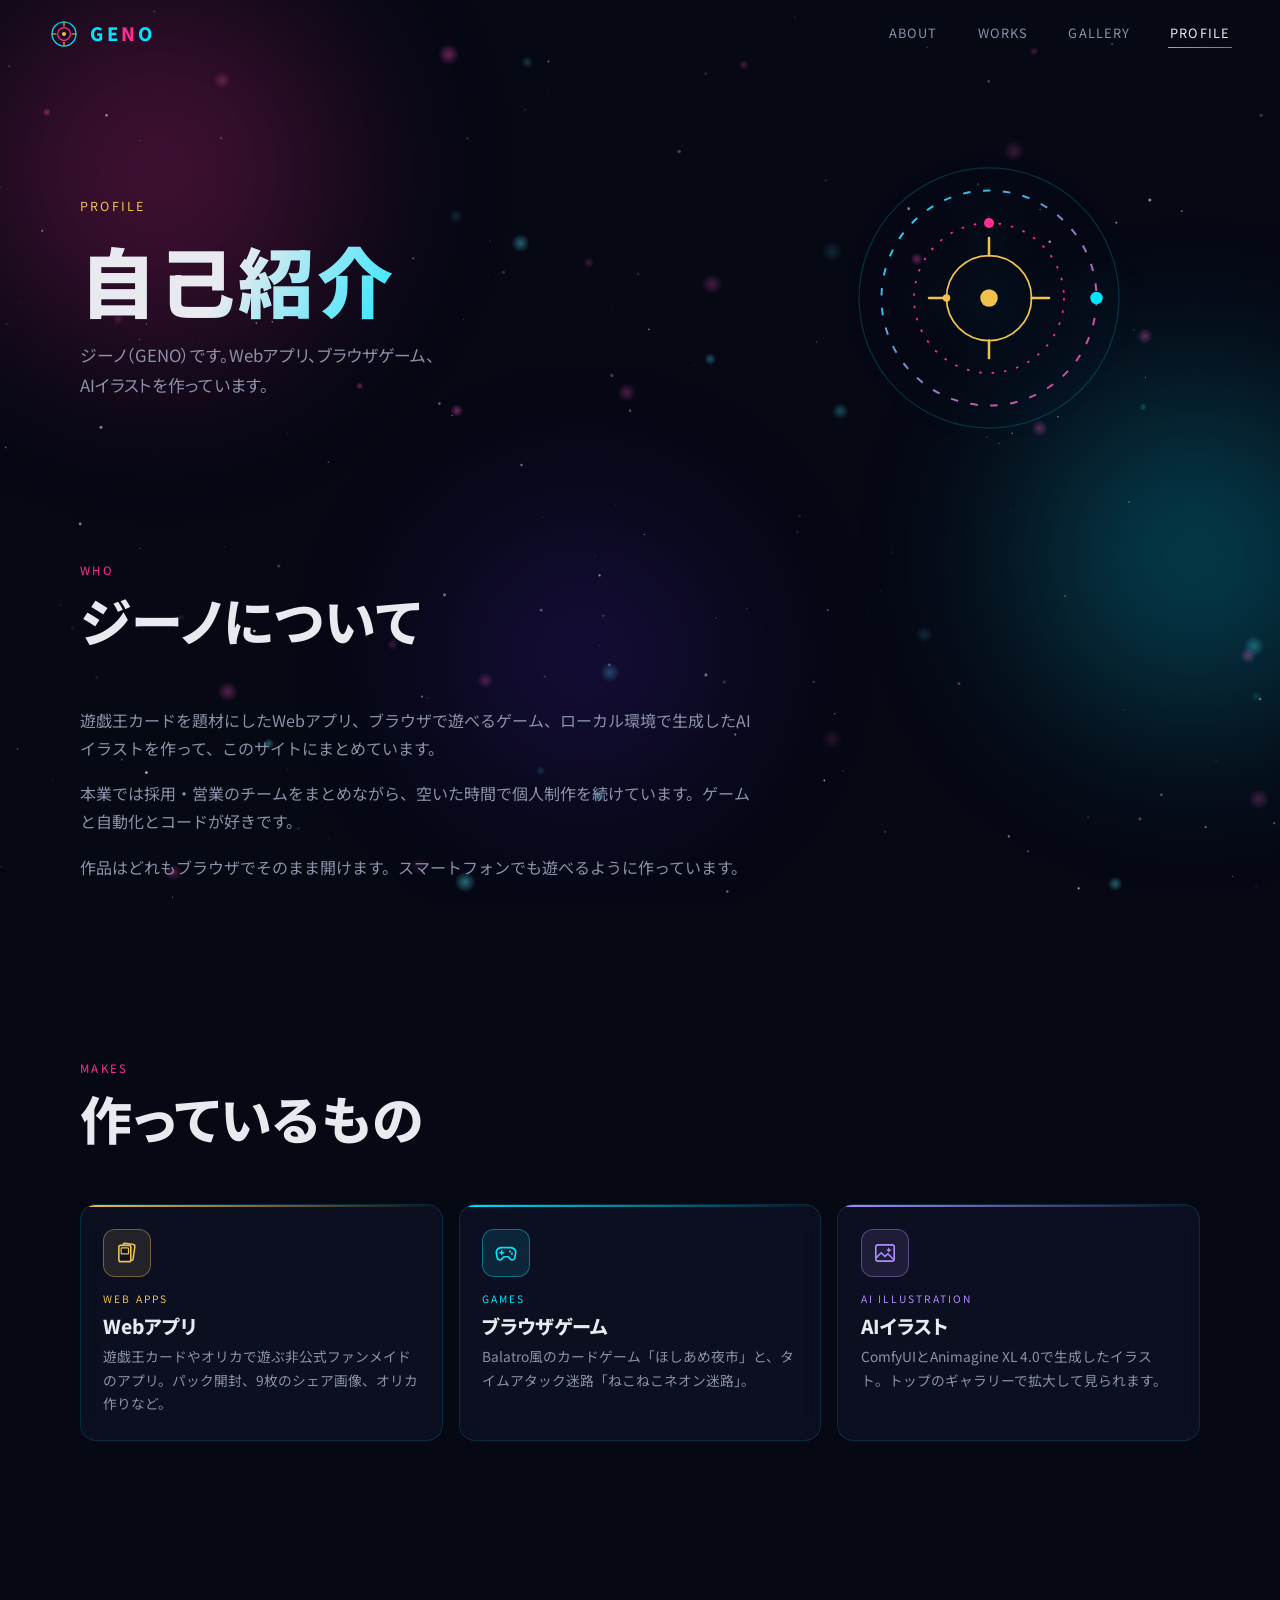
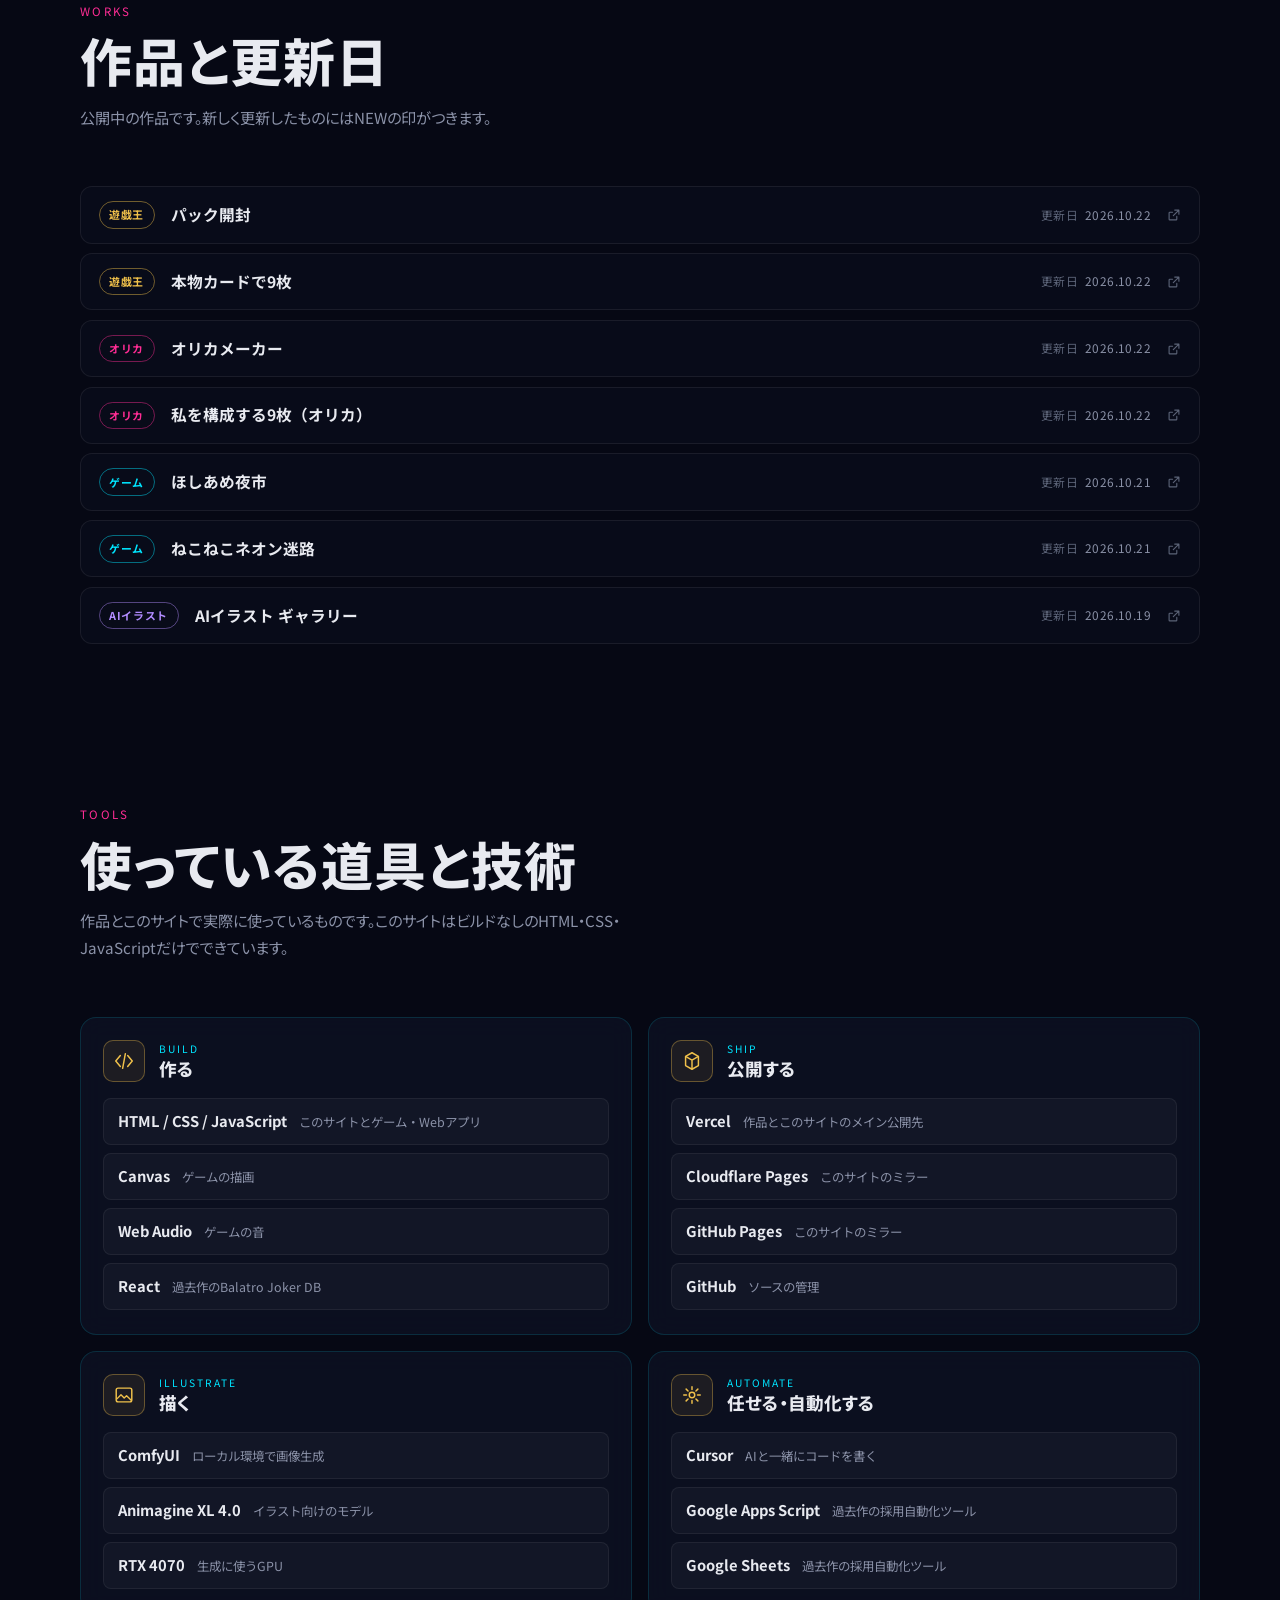
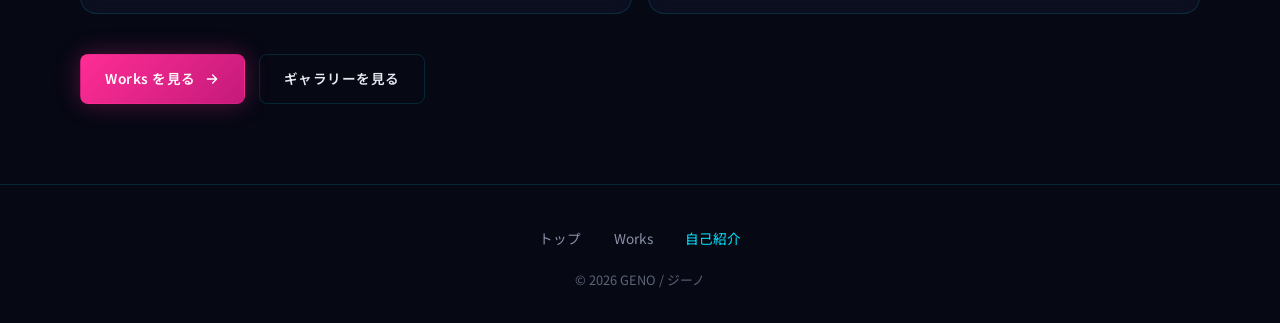
==== about.html @ 189904e4 "Mobile fixes, SEO/OGP, about page, update dates; remove contact links and prompt notebook; rename 遊戯" ====
<!DOCTYPE html>
<html lang="ja">
<head>
  <meta charset="UTF-8">
  <meta name="viewport" content="width=device-width, initial-scale=1.0">
  <title>自己紹介 — GENO / ジーノ</title>
  <meta name="description" content="ジーノ（GENO）の自己紹介。遊戯王カードやオリカのWebアプリ、ブラウザゲーム、AIイラストを作っています。作品の一覧と更新日、使っている道具と技術をまとめました。">
  <meta name="theme-color" content="#060814">
  <link rel="canonical" href="https://geno-portfolio-site.vercel.app/about.html">
  <meta property="og:site_name" content="GENO / ジーノ">
  <meta property="og:title" content="自己紹介 — GENO / ジーノ">
  <meta property="og:description" content="Webアプリ、ブラウザゲーム、AIイラストを作るジーノの自己紹介と、使っている道具・技術。">
  <meta property="og:type" content="profile">
  <meta property="og:url" content="https://geno-portfolio-site.vercel.app/about.html">
  <meta property="og:image" content="https://geno-portfolio-site.vercel.app/assets/og/og-about.png">
  <meta property="og:image:width" content="1200">
  <meta property="og:image:height" content="630">
  <meta property="og:image:type" content="image/png">
  <meta property="og:image:alt" content="GENO / ジーノ 自己紹介 — 夜空とネオンのタイトル画像">
  <meta property="og:locale" content="ja_JP">
  <meta name="twitter:card" content="summary_large_image">
  <meta name="twitter:title" content="自己紹介 — GENO / ジーノ">
  <meta name="twitter:description" content="Webアプリ、ブラウザゲーム、AIイラストを作るジーノの自己紹介と、使っている道具・技術。">
  <meta name="twitter:image" content="https://geno-portfolio-site.vercel.app/assets/og/og-about.png">
  <meta name="twitter:image:alt" content="GENO / ジーノ 自己紹介 — 夜空とネオンのタイトル画像">
  <link rel="icon" href="assets/favicon.svg" type="image/svg+xml">
  <link rel="icon" href="assets/favicon-32.png" sizes="32x32" type="image/png">
  <link rel="apple-touch-icon" href="assets/apple-touch-icon.png">
  <link rel="preconnect" href="https://fonts.googleapis.com">
  <link rel="preconnect" href="https://fonts.gstatic.com" crossorigin>
  <link rel="stylesheet" href="https://fonts.googleapis.com/css2?family=Noto+Sans+JP:wght@300..900&display=swap">
  <link rel="stylesheet" href="style.css">
  <script type="application/ld+json">
  {
    "@context": "https://schema.org",
    "@type": "ProfilePage",
    "url": "https://geno-portfolio-site.vercel.app/about.html",
    "name": "自己紹介 — GENO / ジーノ",
    "inLanguage": "ja",
    "isPartOf": { "@id": "https://geno-portfolio-site.vercel.app/#website" },
    "mainEntity": {
      "@type": "Person",
      "@id": "https://geno-portfolio-site.vercel.app/#person",
      "name": "ジーノ",
      "alternateName": "GENO",
      "url": "https://geno-portfolio-site.vercel.app/about.html",
      "description": "Webアプリ、ブラウザゲーム、AIイラストを作っているクリエイター。",
      "knowsAbout": ["HTML", "CSS", "JavaScript", "Canvas", "Web Audio", "Vercel", "Cloudflare Pages", "ComfyUI"]
    }
  }
  </script>
</head>
<body class="page-about">
  <a class="skip-link" href="#main">メインコンテンツへ</a>

  <canvas id="sky-canvas" aria-hidden="true"></canvas>
  <div class="aurora" aria-hidden="true">
    <div class="aurora-blob aurora-blob--1"></div>
    <div class="aurora-blob aurora-blob--2"></div>
    <div class="aurora-blob aurora-blob--3"></div>
  </div>
  <div id="cursor-glow" class="cursor-glow" aria-hidden="true"></div>

  <header class="site-header" id="site-header">
    <a href="./" class="logo" aria-label="GENO トップへ">
      <svg class="logo-mark" viewBox="0 0 40 40" width="32" height="32" aria-hidden="true">
        <circle cx="20" cy="20" r="15" fill="none" stroke="currentColor" stroke-width="1.5" class="logo-ring logo-ring--outer"/>
        <circle cx="20" cy="20" r="8" fill="none" stroke="var(--magenta)" stroke-width="1.5" class="logo-ring logo-ring--inner"/>
        <path d="M20 5v5M20 30v5M5 20h5M30 20h5" stroke="var(--gold)" stroke-width="1.4" stroke-linecap="round"/>
        <circle cx="20" cy="20" r="2.5" fill="var(--gold)"/>
      </svg>
      <span class="logo-text">GE<span>N</span>O</span>
    </a>


    <nav class="nav-desktop" aria-label="メインナビゲーション">
      <ul>
        <li><a href="./#about">About</a></li>
        <li><a href="./#works">Works</a></li>
        <li><a href="./#gallery">Gallery</a></li>
        <li><a href="about.html" class="is-active" aria-current="page">Profile</a></li>
      </ul>
    </nav>

    <button type="button" class="menu-toggle" id="menu-toggle" aria-expanded="false" aria-controls="nav-mobile" aria-label="メニューを開く">
      <svg class="menu-icon menu-icon--open" viewBox="0 0 24 24" width="24" height="24" aria-hidden="true">
        <path d="M4 7h16M4 12h16M4 17h16" fill="none" stroke="currentColor" stroke-width="1.8" stroke-linecap="round"/>
      </svg>
      <svg class="menu-icon menu-icon--close" viewBox="0 0 24 24" width="24" height="24" aria-hidden="true">
        <path d="M6 6l12 12M18 6L6 18" fill="none" stroke="currentColor" stroke-width="1.8" stroke-linecap="round"/>
      </svg>
    </button>
  </header>

  <nav class="nav-mobile" id="nav-mobile" aria-label="モバイルナビゲーション" hidden>
    <ul>
      <li><a href="./#about">About</a></li>
      <li><a href="./#works">Works</a></li>
      <li><a href="./#gallery">Gallery</a></li>
      <li><a href="about.html" class="is-active" aria-current="page">Profile</a></li>
    </ul>
  </nav>

  <main id="main">
    <section class="page-hero" aria-labelledby="page-title">
      <div class="page-hero-text">
        <p class="hero-eyebrow reveal-hero">Profile</p>
        <h1 class="page-title reveal-hero" id="page-title">自己紹介</h1>
        <p class="page-lead reveal-hero">ジーノ（GENO）です。Webアプリ、ブラウザゲーム、AIイラストを作っています。</p>
      </div>
      <div class="orbit reveal-hero" aria-hidden="true">
        <svg viewBox="0 0 240 240" class="orbit-svg">
          <defs>
            <linearGradient id="orbit-g" x1="0" y1="0" x2="1" y2="1"><stop offset="0" stop-color="#00e5ff"/><stop offset="1" stop-color="#ff2d95"/></linearGradient>
          </defs>
          <circle cx="120" cy="120" r="104" fill="none" stroke="rgba(0,229,255,0.18)" stroke-width="1"/>
          <g class="orbit-ring orbit-ring--a"><circle cx="120" cy="120" r="86" fill="none" stroke="url(#orbit-g)" stroke-width="1.6" stroke-dasharray="6 10"/><circle cx="206" cy="120" r="5" fill="#00e5ff"/></g>
          <g class="orbit-ring orbit-ring--b"><circle cx="120" cy="120" r="60" fill="none" stroke="#ff2d95" stroke-width="1.4" stroke-dasharray="2 8"/><circle cx="120" cy="60" r="4" fill="#ff2d95"/></g>
          <g class="orbit-ring orbit-ring--c"><circle cx="120" cy="120" r="34" fill="none" stroke="#f0c14b" stroke-width="1.4"/><circle cx="86" cy="120" r="3" fill="#f0c14b"/></g>
          <path d="M120 72v14M120 154v14M72 120h14M154 120h14" stroke="#f0c14b" stroke-width="2" stroke-linecap="round"/>
          <circle cx="120" cy="120" r="7" fill="#f0c14b"/>
        </svg>
      </div>
    </section>

    <section class="section profile-intro" aria-labelledby="about-who">
      <div class="section-inner">
        <header class="section-header reveal">
          <p class="section-tag">Who</p>
          <h2 id="about-who">ジーノについて</h2>
        </header>
        <div class="profile-body reveal">
          <p>遊戯王カードを題材にしたWebアプリ、ブラウザで遊べるゲーム、ローカル環境で生成したAIイラストを作って、このサイトにまとめています。</p>
          <p>本業では採用・営業のチームをまとめながら、空いた時間で個人制作を続けています。ゲームと自動化とコードが好きです。</p>
          <p>作品はどれもブラウザでそのまま開けます。スマートフォンでも遊べるように作っています。</p>
        </div>
      </div>
    </section>

    <section class="section profile-makes" aria-labelledby="about-makes">
      <div class="section-inner">
        <header class="section-header reveal">
          <p class="section-tag">Makes</p>
          <h2 id="about-makes">作っているもの</h2>
        </header>
        <div class="make-grid">
          <a class="make-card reveal" data-cat="ygo" href="./?works=ygo#works">
            <span class="make-icon" aria-hidden="true"><svg viewBox="0 0 24 24" width="26" height="26"><rect x="7.5" y="3.5" width="11" height="15" rx="1.6" fill="none" stroke="currentColor" stroke-width="1.4" transform="rotate(8 13 11)"/><rect x="4.5" y="5" width="11" height="15" rx="1.6" fill="var(--bg-card-solid)" stroke="currentColor" stroke-width="1.5"/><rect x="6.6" y="7.2" width="6.8" height="5.6" rx=".6" fill="none" stroke="currentColor" stroke-width="1.1"/></svg></span>
            <span class="make-en">Web Apps</span>
            <span class="make-title">Webアプリ</span>
            <span class="make-text">遊戯王カードやオリカで遊ぶ非公式ファンメイドのアプリ。パック開封、9枚のシェア画像、オリカ作りなど。</span>
          </a>
          <a class="make-card reveal" data-cat="game" style="--delay:0.08s" href="./?works=game#works">
            <span class="make-icon" aria-hidden="true"><svg viewBox="0 0 24 24" width="26" height="26"><path d="M7.5 7h9a4.5 4.5 0 014.4 5.4l-.8 4a2.4 2.4 0 01-4.1 1.2L14 15.5h-4l-2 2.1a2.4 2.4 0 01-4.1-1.2l-.8-4A4.5 4.5 0 017.5 7z" fill="none" stroke="currentColor" stroke-width="1.5" stroke-linejoin="round"/><path d="M8 10v3.4M6.3 11.7h3.4" stroke="currentColor" stroke-width="1.4" stroke-linecap="round"/><circle cx="15.6" cy="10.6" r="1" fill="currentColor"/><circle cx="17.4" cy="12.6" r="1" fill="currentColor"/></svg></span>
            <span class="make-en">Games</span>
            <span class="make-title">ブラウザゲーム</span>
            <span class="make-text">Balatro風のカードゲーム「ほしあめ夜市」と、タイムアタック迷路「ねこねこネオン迷路」。</span>
          </a>
          <a class="make-card reveal" data-cat="ai" style="--delay:0.16s" href="./#gallery">
            <span class="make-icon" aria-hidden="true"><svg viewBox="0 0 24 24" width="26" height="26"><rect x="3.5" y="4.5" width="17" height="15" rx="2" fill="none" stroke="currentColor" stroke-width="1.5"/><path d="M3.8 16.5l4.7-4.7 3.5 3.5 2.6-2.6 5.6 5.6" fill="none" stroke="currentColor" stroke-width="1.4" stroke-linejoin="round"/><path d="M15.5 6.8l.8 1.7 1.7.8-1.7.8-.8 1.7-.8-1.7-1.7-.8 1.7-.8z" fill="currentColor"/></svg></span>
            <span class="make-en">AI Illustration</span>
            <span class="make-title">AIイラスト</span>
            <span class="make-text">ComfyUIとAnimagine XL 4.0で生成したイラスト。トップのギャラリーで拡大して見られます。</span>
          </a>
        </div>
      </div>
    </section>

    <section class="section profile-works" aria-labelledby="about-works">
      <div class="section-inner">
        <header class="section-header reveal">
          <p class="section-tag">Works</p>
          <h2 id="about-works">作品と更新日</h2>
          <p class="section-lead">公開中の作品です。新しく更新したものにはNEWの印がつきます。</p>
        </header>
        <ul class="work-rows">
          <li class="work-row reveal" style="--delay:0.00s">
            <a class="work-row-link" href="https://orica-pack.vercel.app/" target="_blank" rel="noopener">
              <span class="work-row-cat" data-cat="ygo">遊戯王</span>
              <span class="work-row-title">パック開封</span>
              <span class="work-row-date" data-work-date="orica-pack"></span>
              <span class="work-row-arrow" aria-hidden="true"><svg viewBox="0 0 20 20" width="14" height="14" aria-hidden="true"><path d="M11 3h6v6M17 3l-8 8M14 12v4a1 1 0 01-1 1H4a1 1 0 01-1-1V7a1 1 0 011-1h4" fill="none" stroke="currentColor" stroke-width="1.6" stroke-linecap="round" stroke-linejoin="round"/></svg></span>
            </a>
          </li>
          <li class="work-row reveal" style="--delay:0.05s">
            <a class="work-row-link" href="https://orica-real9.vercel.app/" target="_blank" rel="noopener">
              <span class="work-row-cat" data-cat="ygo">遊戯王</span>
              <span class="work-row-title">本物カードで9枚</span>
              <span class="work-row-date" data-work-date="orica-real9"></span>
              <span class="work-row-arrow" aria-hidden="true"><svg viewBox="0 0 20 20" width="14" height="14" aria-hidden="true"><path d="M11 3h6v6M17 3l-8 8M14 12v4a1 1 0 01-1 1H4a1 1 0 01-1-1V7a1 1 0 011-1h4" fill="none" stroke="currentColor" stroke-width="1.6" stroke-linecap="round" stroke-linejoin="round"/></svg></span>
            </a>
          </li>
          <li class="work-row reveal" style="--delay:0.10s">
            <a class="work-row-link" href="https://orica-maker.vercel.app/" target="_blank" rel="noopener">
              <span class="work-row-cat" data-cat="orica">オリカ</span>
              <span class="work-row-title">オリカメーカー</span>
              <span class="work-row-date" data-work-date="orica-maker"></span>
              <span class="work-row-arrow" aria-hidden="true"><svg viewBox="0 0 20 20" width="14" height="14" aria-hidden="true"><path d="M11 3h6v6M17 3l-8 8M14 12v4a1 1 0 01-1 1H4a1 1 0 01-1-1V7a1 1 0 011-1h4" fill="none" stroke="currentColor" stroke-width="1.6" stroke-linecap="round" stroke-linejoin="round"/></svg></span>
            </a>
          </li>
          <li class="work-row reveal" style="--delay:0.15s">
            <a class="work-row-link" href="https://orica-9.vercel.app/" target="_blank" rel="noopener">
              <span class="work-row-cat" data-cat="orica">オリカ</span>
              <span class="work-row-title">私を構成する9枚（オリカ）</span>
              <span class="work-row-date" data-work-date="orica-9"></span>
              <span class="work-row-arrow" aria-hidden="true"><svg viewBox="0 0 20 20" width="14" height="14" aria-hidden="true"><path d="M11 3h6v6M17 3l-8 8M14 12v4a1 1 0 01-1 1H4a1 1 0 01-1-1V7a1 1 0 011-1h4" fill="none" stroke="currentColor" stroke-width="1.6" stroke-linecap="round" stroke-linejoin="round"/></svg></span>
            </a>
          </li>
          <li class="work-row reveal" style="--delay:0.20s">
            <a class="work-row-link" href="https://hoshiame-yoichi.vercel.app/" target="_blank" rel="noopener">
              <span class="work-row-cat" data-cat="game">ゲーム</span>
              <span class="work-row-title">ほしあめ夜市</span>
              <span class="work-row-date" data-work-date="hoshiame"></span>
              <span class="work-row-arrow" aria-hidden="true"><svg viewBox="0 0 20 20" width="14" height="14" aria-hidden="true"><path d="M11 3h6v6M17 3l-8 8M14 12v4a1 1 0 01-1 1H4a1 1 0 01-1-1V7a1 1 0 011-1h4" fill="none" stroke="currentColor" stroke-width="1.6" stroke-linecap="round" stroke-linejoin="round"/></svg></span>
            </a>
          </li>
          <li class="work-row reveal" style="--delay:0.25s">
            <a class="work-row-link" href="https://maze-time-attack.vercel.app/" target="_blank" rel="noopener">
              <span class="work-row-cat" data-cat="game">ゲーム</span>
              <span class="work-row-title">ねこねこネオン迷路</span>
              <span class="work-row-date" data-work-date="maze"></span>
              <span class="work-row-arrow" aria-hidden="true"><svg viewBox="0 0 20 20" width="14" height="14" aria-hidden="true"><path d="M11 3h6v6M17 3l-8 8M14 12v4a1 1 0 01-1 1H4a1 1 0 01-1-1V7a1 1 0 011-1h4" fill="none" stroke="currentColor" stroke-width="1.6" stroke-linecap="round" stroke-linejoin="round"/></svg></span>
            </a>
          </li>
          <li class="work-row reveal" style="--delay:0.30s">
            <a class="work-row-link" href="./#gallery">
              <span class="work-row-cat" data-cat="ai">AIイラスト</span>
              <span class="work-row-title">AIイラスト ギャラリー</span>
              <span class="work-row-date" data-work-date="ai-gallery"></span>
              <span class="work-row-arrow" aria-hidden="true"><svg viewBox="0 0 20 20" width="14" height="14" aria-hidden="true"><path d="M11 3h6v6M17 3l-8 8M14 12v4a1 1 0 01-1 1H4a1 1 0 01-1-1V7a1 1 0 011-1h4" fill="none" stroke="currentColor" stroke-width="1.6" stroke-linecap="round" stroke-linejoin="round"/></svg></span>
            </a>
          </li>
        </ul>
      </div>
    </section>

    <section class="section profile-tools" aria-labelledby="about-tools">
      <div class="section-inner">
        <header class="section-header reveal">
          <p class="section-tag">Tools</p>
          <h2 id="about-tools">使っている道具と技術</h2>
          <p class="section-lead">作品とこのサイトで実際に使っているものです。このサイトはビルドなしのHTML・CSS・JavaScriptだけでできています。</p>
        </header>
        <div class="tool-grid">
          <article class="tool-group reveal" style="--delay:0.00s">
            <header class="tool-group-head">
              <span class="tool-group-icon" aria-hidden="true"><svg viewBox="0 0 24 24" width="22" height="22"><path d="M8 6L3 12l5 6M16 6l5 6-5 6M13.5 4l-3 16" fill="none" stroke="currentColor" stroke-width="1.6" stroke-linecap="round" stroke-linejoin="round"/></svg></span>
              <div>
                <p class="tool-group-en">Build</p>
                <h3 class="tool-group-title">作る</h3>
              </div>
            </header>
            <ul class="tool-list">
              <li class="tool-chip"><span class="tool-name">HTML / CSS / JavaScript</span><span class="tool-note">このサイトとゲーム・Webアプリ</span></li>
              <li class="tool-chip"><span class="tool-name">Canvas</span><span class="tool-note">ゲームの描画</span></li>
              <li class="tool-chip"><span class="tool-name">Web Audio</span><span class="tool-note">ゲームの音</span></li>
              <li class="tool-chip"><span class="tool-name">React</span><span class="tool-note">過去作のBalatro Joker DB</span></li>
            </ul>
          </article>
          <article class="tool-group reveal" style="--delay:0.08s">
            <header class="tool-group-head">
              <span class="tool-group-icon" aria-hidden="true"><svg viewBox="0 0 24 24" width="22" height="22"><path d="M12 3l7 4v10l-7 4-7-4V7z" fill="none" stroke="currentColor" stroke-width="1.6" stroke-linejoin="round"/><path d="M5 7l7 4 7-4M12 11v10" fill="none" stroke="currentColor" stroke-width="1.6" stroke-linejoin="round"/></svg></span>
              <div>
                <p class="tool-group-en">Ship</p>
                <h3 class="tool-group-title">公開する</h3>
              </div>
            </header>
            <ul class="tool-list">
              <li class="tool-chip"><span class="tool-name">Vercel</span><span class="tool-note">作品とこのサイトのメイン公開先</span></li>
              <li class="tool-chip"><span class="tool-name">Cloudflare Pages</span><span class="tool-note">このサイトのミラー</span></li>
              <li class="tool-chip"><span class="tool-name">GitHub Pages</span><span class="tool-note">このサイトのミラー</span></li>
              <li class="tool-chip"><span class="tool-name">GitHub</span><span class="tool-note">ソースの管理</span></li>
            </ul>
          </article>
          <article class="tool-group reveal" style="--delay:0.16s">
            <header class="tool-group-head">
              <span class="tool-group-icon" aria-hidden="true"><svg viewBox="0 0 24 24" width="22" height="22"><rect x="3.5" y="4.5" width="17" height="15" rx="2" fill="none" stroke="currentColor" stroke-width="1.6"/><path d="M4 16.5l4.7-4.7 3.5 3.5 2.6-2.6 5.4 5.4" fill="none" stroke="currentColor" stroke-width="1.5" stroke-linejoin="round"/></svg></span>
              <div>
                <p class="tool-group-en">Illustrate</p>
                <h3 class="tool-group-title">描く</h3>
              </div>
            </header>
            <ul class="tool-list">
              <li class="tool-chip"><span class="tool-name">ComfyUI</span><span class="tool-note">ローカル環境で画像生成</span></li>
              <li class="tool-chip"><span class="tool-name">Animagine XL 4.0</span><span class="tool-note">イラスト向けのモデル</span></li>
              <li class="tool-chip"><span class="tool-name">RTX 4070</span><span class="tool-note">生成に使うGPU</span></li>
            </ul>
          </article>
          <article class="tool-group reveal" style="--delay:0.24s">
            <header class="tool-group-head">
              <span class="tool-group-icon" aria-hidden="true"><svg viewBox="0 0 24 24" width="22" height="22"><circle cx="12" cy="12" r="3" fill="none" stroke="currentColor" stroke-width="1.6"/><path d="M12 3v3M12 18v3M3 12h3M18 12h3M5.6 5.6l2.1 2.1M16.3 16.3l2.1 2.1M5.6 18.4l2.1-2.1M16.3 7.7l2.1-2.1" stroke="currentColor" stroke-width="1.6" stroke-linecap="round"/></svg></span>
              <div>
                <p class="tool-group-en">Automate</p>
                <h3 class="tool-group-title">任せる・自動化する</h3>
              </div>
            </header>
            <ul class="tool-list">
              <li class="tool-chip"><span class="tool-name">Cursor</span><span class="tool-note">AIと一緒にコードを書く</span></li>
              <li class="tool-chip"><span class="tool-name">Google Apps Script</span><span class="tool-note">過去作の採用自動化ツール</span></li>
              <li class="tool-chip"><span class="tool-name">Google Sheets</span><span class="tool-note">過去作の採用自動化ツール</span></li>
            </ul>
          </article>
        </div>
        <div class="profile-cta reveal">
          <a href="./#works" class="btn btn-primary">
            Works を見る
            <svg viewBox="0 0 24 24" width="16" height="16" aria-hidden="true"><path d="M5 12h14M13 6l6 6-6 6" fill="none" stroke="currentColor" stroke-width="2" stroke-linecap="round" stroke-linejoin="round"/></svg>
          </a>
          <a href="./#gallery" class="btn btn-outline">ギャラリーを見る</a>
        </div>
      </div>
    </section>
  </main>

  <footer class="site-footer">
    <nav class="footer-nav" aria-label="フッター">
      <a href="./">トップ</a>
      <a href="./#works">Works</a>
      <a href="about.html" aria-current="page">自己紹介</a>
    </nav>
    <p>© 2026 GENO / ジーノ</p>
  </footer>

  <script src="works-data.js" defer></script>
  <script src="main.js" defer></script>
</body>
</html>
---- style.css ----
/* =========================================================
   GENO Portfolio — Night Sky × Neon
   ========================================================= */

:root {
  --bg: #060814;
  --bg-deep: #04060e;
  --bg-elevated: #0c1020;
  --bg-card: rgba(14, 18, 36, 0.72);
  --bg-card-solid: #0e1224;
  --navy: #0a1630;
  --purple: #1a0f2e;
  --text: #e8eaf0;
  --text-muted: #8b92a8;
  --text-dim: #5c6478;
  --cyan: #00e5ff;
  --magenta: #ff2d95;
  --gold: #f0c14b;
  --border: rgba(0, 229, 255, 0.14);
  --border-strong: rgba(255, 45, 149, 0.35);
  --glow-cyan: rgba(0, 229, 255, 0.35);
  --glow-magenta: rgba(255, 45, 149, 0.3);
  /* One full-coverage Japanese web font everywhere, so no glyph falls back to a different font/weight */
  --font: "Noto Sans JP", "Hiragino Sans", "Hiragino Kaku Gothic ProN", "Yu Gothic", "YuGothic", "Meiryo", sans-serif;
  --font-display: var(--font);
  --header-h: 4.25rem;
  --radius: 12px;
  --radius-sm: 8px;
  --max: 1120px;
  --ease: cubic-bezier(0.22, 1, 0.36, 1);
}

*,
*::before,
*::after {
  box-sizing: border-box;
  margin: 0;
  padding: 0;
}

html {
  scroll-behavior: smooth;
  scroll-padding-top: calc(var(--header-h) + 0.5rem);
}

body {
  min-height: 100vh;
  background: var(--bg);
  color: var(--text);
  font-family: var(--font);
  font-weight: 400;
  font-size: 1rem;
  line-height: 1.75;
  overflow-x: hidden;
  -webkit-font-smoothing: antialiased;
}

img {
  max-width: 100%;
  height: auto;
  display: block;
}

a {
  color: inherit;
  text-decoration: none;
}

ul {
  list-style: none;
}

button {
  font: inherit;
  color: inherit;
  background: none;
  border: none;
  cursor: pointer;
}

:focus {
  outline: none;
}

:focus-visible {
  outline: 2px solid var(--cyan);
  outline-offset: 3px;
}

.skip-link {
  position: absolute;
  top: -100px;
  left: 1rem;
  z-index: 10000;
  padding: 0.75rem 1.25rem;
  background: var(--cyan);
  color: var(--bg);
  font-weight: 600;
  border-radius: var(--radius-sm);
}

.skip-link:focus {
  top: 1rem;
}

/* ---- Canvas / Atmosphere ---- */
#sky-canvas {
  position: fixed;
  inset: 0;
  width: 100%;
  height: 100%;
  z-index: 0;
  pointer-events: none;
}

.aurora {
  position: fixed;
  inset: 0;
  z-index: 0;
  pointer-events: none;
  overflow: hidden;
}

.aurora-blob {
  position: absolute;
  border-radius: 50%;
  filter: blur(80px);
  opacity: 0.35;
  animation: aurora-drift 28s ease-in-out infinite alternate;
}

.aurora-blob--1 {
  width: min(55vw, 520px);
  height: min(55vw, 520px);
  top: -10%;
  left: -8%;
  background: radial-gradient(circle, var(--magenta) 0%, transparent 70%);
  animation-duration: 32s;
}

.aurora-blob--2 {
  width: min(50vw, 480px);
  height: min(50vw, 480px);
  top: 35%;
  right: -12%;
  background: radial-gradient(circle, var(--cyan) 0%, transparent 70%);
  animation-duration: 36s;
  animation-delay: -8s;
}

.aurora-blob--3 {
  width: min(40vw, 400px);
  height: min(40vw, 400px);
  bottom: 5%;
  left: 30%;
  background: radial-gradient(circle, #6b2dff 0%, transparent 70%);
  opacity: 0.25;
  animation-duration: 40s;
  animation-delay: -16s;
}

@keyframes aurora-drift {
  0% { transform: translate(0, 0) scale(1); }
  50% { transform: translate(4%, 6%) scale(1.08); }
  100% { transform: translate(-3%, 3%) scale(0.95); }
}

.cursor-glow {
  position: fixed;
  width: 280px;
  height: 280px;
  margin: -140px 0 0 -140px;
  border-radius: 50%;
  background: radial-gradient(circle, rgba(0, 229, 255, 0.12) 0%, transparent 70%);
  pointer-events: none;
  z-index: 1;
  opacity: 0;
  transition: opacity 0.4s;
  will-change: transform;
}

.cursor-glow.is-active {
  opacity: 1;
}

/* ---- Header ---- */
.site-header {
  position: fixed;
  top: 0;
  left: 0;
  right: 0;
  z-index: 100;
  display: flex;
  align-items: center;
  justify-content: space-between;
  height: var(--header-h);
  padding: 0 clamp(1rem, 4vw, 3rem);
  background: transparent;
  border-bottom: 1px solid transparent;
  transition: background 0.35s var(--ease), border-color 0.35s, backdrop-filter 0.35s;
}

.site-header.is-scrolled {
  background: rgba(6, 8, 20, 0.82);
  backdrop-filter: blur(16px);
  -webkit-backdrop-filter: blur(16px);
  border-bottom-color: var(--border);
}

.logo {
  display: inline-flex;
  align-items: center;
  min-height: 44px;
  gap: 0.65rem;
  color: var(--cyan);
  z-index: 110;
}

.logo-mark {
  flex-shrink: 0;
  color: var(--cyan);
}

.logo-text {
  font-family: var(--font-display);
  font-weight: 800;
  font-size: 1.15rem;
  letter-spacing: 0.18em;
}

.logo-text span {
  color: var(--magenta);
}

.nav-desktop ul {
  display: flex;
  gap: clamp(1.25rem, 3vw, 2.25rem);
}

.nav-desktop a {
  position: relative;
  font-size: 0.8rem;
  letter-spacing: 0.08em;
  text-transform: uppercase;
  color: var(--text-muted);
  display: inline-flex;
  align-items: center;
  min-height: 44px;
  padding: 0 0.15rem;
  transition: color 0.2s;
}

.nav-desktop a::after {
  content: "";
  position: absolute;
  left: 0;
  bottom: 8px;
  width: 100%;
  height: 1px;
  background: linear-gradient(90deg, var(--cyan), var(--magenta));
  transform: scaleX(0);
  transform-origin: left;
  transition: transform 0.3s var(--ease);
}

.nav-desktop a:hover,
.nav-desktop a.is-active {
  color: var(--text);
}

.nav-desktop a.is-active::after,
.nav-desktop a:hover::after {
  transform: scaleX(1);
}

.menu-toggle {
  display: none;
  position: relative;
  width: 44px;
  height: 44px;
  align-items: center;
  justify-content: center;
  color: var(--text);
  z-index: 110;
  border-radius: var(--radius-sm);
}

.menu-icon--close {
  display: none;
}

.menu-toggle[aria-expanded="true"] .menu-icon--open {
  display: none;
}

.menu-toggle[aria-expanded="true"] .menu-icon--close {
  display: block;
}

.nav-mobile {
  position: fixed;
  inset: 0;
  z-index: 90;
  display: flex;
  align-items: center;
  justify-content: center;
  background: rgba(4, 6, 14, 0.96);
  backdrop-filter: blur(20px);
  -webkit-backdrop-filter: blur(20px);
}

.nav-mobile[hidden] {
  display: none;
}

.nav-mobile ul {
  display: flex;
  flex-direction: column;
  gap: 1.75rem;
  text-align: center;
}

.nav-mobile a {
  font-size: 1.35rem;
  font-weight: 600;
  letter-spacing: 0.1em;
  text-transform: uppercase;
  color: var(--text-muted);
  padding: 0.5rem 1rem;
  min-height: 44px;
  display: inline-flex;
  align-items: center;
  justify-content: center;
  transition: color 0.2s;
}

.nav-mobile a:hover,
.nav-mobile a.is-active {
  color: var(--cyan);
}

/* ---- Layout ---- */
main {
  position: relative;
  z-index: 2;
}

.section {
  padding: clamp(4.5rem, 10vw, 7.5rem) clamp(1rem, 4vw, 3rem);
}

.section-inner {
  max-width: var(--max);
  margin: 0 auto;
}

.section-header {
  margin-bottom: clamp(2.5rem, 5vw, 3.5rem);
}

.section-tag {
  font-size: 0.72rem;
  letter-spacing: 0.2em;
  text-transform: uppercase;
  color: var(--magenta);
  margin-bottom: 0.6rem;
}

.section-header h2 {
  font-family: var(--font-display);
  font-weight: 800;
  font-size: clamp(2rem, 5vw, 3.25rem);
  letter-spacing: 0.02em;
  line-height: 1.15;
}


.section-lead {
  margin-top: 0.85rem;
  color: var(--text-muted);
  font-size: 0.95rem;
  max-width: 36rem;
}

/* ---- Buttons ---- */
.btn {
  display: inline-flex;
  align-items: center;
  justify-content: center;
  gap: 0.5rem;
  min-height: 44px;
  padding: 0.75rem 1.5rem;
  font-size: 0.85rem;
  font-weight: 600;
  letter-spacing: 0.04em;
  border-radius: var(--radius-sm);
  transition: background 0.25s, border-color 0.25s, color 0.25s, box-shadow 0.25s, transform 0.25s;
}

.btn-sm {
  min-height: 44px;
  padding: 0.55rem 1.1rem;
  font-size: 0.8rem;
}

.btn-primary {
  background: linear-gradient(135deg, var(--magenta), #c41a7a);
  color: #fff;
  border: 1px solid transparent;
  box-shadow: 0 0 24px var(--glow-magenta);
}

.btn-primary:hover {
  box-shadow: 0 0 36px var(--glow-magenta);
  transform: translateY(-1px);
}

.btn-outline {
  background: transparent;
  color: var(--text);
  border: 1px solid var(--border);
}

.btn-outline:hover {
  border-color: var(--cyan);
  color: var(--cyan);
  box-shadow: 0 0 20px rgba(0, 229, 255, 0.15);
}

/* ---- Hero ---- */
.hero {
  position: relative;
  min-height: 100vh;
  min-height: 100dvh;
  display: grid;
  grid-template-columns: 1.15fr 0.85fr;
  align-items: center;
  gap: clamp(2rem, 5vw, 4rem);
  padding: calc(var(--header-h) + 2rem) clamp(1rem, 4vw, 3rem) 3rem;
  max-width: calc(var(--max) + 6rem);
  margin: 0 auto;
}

.hero-eyebrow {
  font-size: 0.78rem;
  letter-spacing: 0.18em;
  text-transform: uppercase;
  color: var(--gold);
  margin-bottom: 1.25rem;
}

.hero-title {
  margin-bottom: 1.5rem;
}

.hero-brand {
  display: block;
  font-family: var(--font-display);
  font-weight: 900;
  font-size: clamp(3.5rem, 12vw, 7rem);
  line-height: 0.95;
  letter-spacing: 0.06em;
  background: linear-gradient(120deg, var(--text) 20%, var(--cyan) 50%, var(--magenta) 85%);
  -webkit-background-clip: text;
  background-clip: text;
  color: transparent;
  text-shadow: 0 0 60px rgba(0, 229, 255, 0.2);
}

.hero-sub {
  display: block;
  margin-top: 0.4rem;
  font-size: clamp(1.1rem, 3vw, 1.6rem);
  font-weight: 400;
  letter-spacing: 0.35em;
  color: var(--text-muted);
}

.hero-body {
  max-width: 28rem;
  color: var(--text-muted);
  margin-bottom: 2rem;
  font-size: 1.02rem;
}


.hero-cta {
  display: flex;
  flex-wrap: wrap;
  gap: 0.85rem;
}

.hero-stats {
  display: flex;
  flex-direction: column;
  gap: 1rem;
}

.stat-card {
  display: flex;
  align-items: flex-start;
  gap: 1rem;
  padding: 1.35rem 1.5rem;
  background: var(--bg-card);
  border: 1px solid var(--border);
  border-radius: var(--radius);
  backdrop-filter: blur(12px);
  -webkit-backdrop-filter: blur(12px);
  transition: border-color 0.3s, box-shadow 0.3s, transform 0.3s;
}

.stat-card:hover {
  border-color: rgba(0, 229, 255, 0.35);
  box-shadow: 0 0 28px rgba(0, 229, 255, 0.08);
  transform: translateY(-2px);
}

.stat-icon {
  color: var(--cyan);
  opacity: 0.7;
  flex-shrink: 0;
}

.stat-num {
  font-family: var(--font-display);
  font-weight: 800;
  font-size: 2.4rem;
  line-height: 1;
  letter-spacing: -0.03em;
  background: linear-gradient(135deg, var(--cyan), var(--gold));
  -webkit-background-clip: text;
  background-clip: text;
  color: transparent;
}

.stat-label {
  margin-top: 0.35rem;
  font-size: 0.78rem;
  color: var(--text-muted);
  line-height: 1.45;
}

/* Hero entrance (JS adds .js then animates) */
.js .reveal-hero {
  opacity: 0;
  transform: translateY(22px);
}

.js .reveal-hero.is-visible {
  opacity: 1;
  transform: translateY(0);
  transition: opacity 0.7s var(--ease), transform 0.7s var(--ease);
}

.js .reveal-hero:nth-child(1) { transition-delay: 0.1s; }
.js .reveal-hero:nth-child(2) { transition-delay: 0.25s; }
.js .reveal-hero:nth-child(3) { transition-delay: 0.4s; }
.js .reveal-hero:nth-child(4) { transition-delay: 0.55s; }
.hero-stats.reveal-hero { transition-delay: 0.45s !important; }

/* Scroll reveal — only hide when JS is available */
.js .reveal {
  opacity: 0;
  transform: translateY(28px);
  transition: opacity 0.7s var(--ease), transform 0.7s var(--ease);
  transition-delay: var(--delay, 0s);
}

.js .reveal.is-visible {
  opacity: 1;
  transform: translateY(0);
}

/* ---- About ---- */
.about {
  background: linear-gradient(180deg, transparent, rgba(26, 15, 46, 0.35), transparent);
}

.about-grid {
  display: grid;
  grid-template-columns: 1.25fr 0.9fr;
  gap: clamp(2.5rem, 6vw, 5rem);
  align-items: start;
}

.about-body p {
  color: var(--text-muted);
  margin-bottom: 1.1rem;
}


.skills-list {
  display: flex;
  flex-wrap: wrap;
  gap: 0.5rem;
  margin-top: 1.75rem;
}

.skill-chip {
  display: inline-flex;
  align-items: center;
  gap: 0.4rem;
  padding: 0.45rem 0.9rem;
  font-size: 0.78rem;
  color: var(--text-muted);
  background: rgba(12, 16, 32, 0.8);
  border: 1px solid var(--border);
  border-radius: 999px;
  transition: border-color 0.25s, color 0.25s, box-shadow 0.25s;
}

.skill-chip svg {
  color: var(--cyan);
  opacity: 0.8;
  flex-shrink: 0;
}

.skill-chip:hover {
  color: var(--text);
  border-color: rgba(0, 229, 255, 0.4);
  box-shadow: 0 0 16px rgba(0, 229, 255, 0.1);
}

.aside-block {
  padding: 1.4rem 1.5rem;
  margin-bottom: 0.85rem;
  background: var(--bg-card);
  border: 1px solid var(--border);
  border-radius: var(--radius);
  backdrop-filter: blur(10px);
  -webkit-backdrop-filter: blur(10px);
}

.aside-block h3 {
  display: flex;
  align-items: center;
  gap: 0.5rem;
  font-size: 0.95rem;
  font-weight: 700;
  margin-bottom: 0.5rem;
  color: var(--text);
}

.aside-block h3 svg {
  color: var(--gold);
  flex-shrink: 0;
}

.aside-block p {
  font-size: 0.88rem;
  color: var(--text-muted);
  line-height: 1.7;
}

/* ---- Works / Featured ---- */
.featured-grid {
  display: grid;
  grid-template-columns: repeat(2, 1fr);
  gap: 1.5rem;
  margin-bottom: 4rem;
}

.featured-card {
  display: flex;
  flex-direction: column;
  background: var(--bg-card);
  border: 1px solid var(--border);
  border-radius: calc(var(--radius) + 4px);
  overflow: hidden;
  backdrop-filter: blur(12px);
  -webkit-backdrop-filter: blur(12px);
  transform-style: preserve-3d;
  transition: border-color 0.35s, box-shadow 0.35s;
  will-change: transform;
}

.featured-card:hover {
  border-color: rgba(255, 45, 149, 0.4);
  box-shadow:
    0 0 0 1px rgba(0, 229, 255, 0.12),
    0 20px 50px rgba(0, 0, 0, 0.35),
    0 0 40px rgba(255, 45, 149, 0.12);
}

.featured-media {
  position: relative;
  overflow: hidden;
  background: var(--bg-deep);
  aspect-ratio: 16 / 10;
}

.mockup-stack {
  display: flex;
  align-items: flex-end;
  justify-content: center;
  padding: 1.25rem 1.25rem 0;
}

.mockup-desktop {
  width: 78%;
  border-radius: 8px 8px 0 0;
  box-shadow: 0 8px 32px rgba(0, 0, 0, 0.45);
  transition: transform 0.5s var(--ease);
  transform-origin: center bottom;
}

.mockup-mobile {
  position: absolute;
  right: 8%;
  bottom: 0;
  width: 22%;
  border-radius: 10px 10px 0 0;
  box-shadow: 0 8px 28px rgba(0, 0, 0, 0.55);
  border: 1px solid rgba(255, 255, 255, 0.08);
  transition: transform 0.5s var(--ease);
  z-index: 2;
}

.featured-card:hover .mockup-desktop {
  transform: scale(1.04);
}

.featured-card:hover .mockup-mobile {
  transform: translateY(-6px) scale(1.03);
}

.featured-shine {
  position: absolute;
  inset: 0;
  background: linear-gradient(
    115deg,
    transparent 30%,
    rgba(255, 255, 255, 0.08) 45%,
    transparent 60%
  );
  transform: translateX(-120%);
  pointer-events: none;
  z-index: 3;
}

.featured-card:hover .featured-shine {
  animation: shine-sweep 0.9s var(--ease);
}

@keyframes shine-sweep {
  to { transform: translateX(120%); }
}

.gallery-preview {
  display: grid;
  grid-template-columns: 1fr 1fr;
  grid-template-rows: minmax(0, 1fr) minmax(0, 1fr);
  gap: 4px;
  padding: 4px;
}

.gallery-preview img:first-child {
  grid-row: 1 / -1;
  height: 100%;
  object-fit: cover;
}

.gallery-preview img {
  width: 100%;
  height: 100%;
  min-height: 0;
  object-fit: cover;
  transition: transform 0.5s var(--ease);
}

.featured-card:hover .gallery-preview img {
  transform: scale(1.05);
}

.wip-media {
  display: flex;
  align-items: center;
  justify-content: center;
  color: var(--text-dim);
  background:
    radial-gradient(circle at 50% 40%, rgba(255, 45, 149, 0.12), transparent 55%),
    repeating-linear-gradient(
      -45deg,
      transparent,
      transparent 8px,
      rgba(255, 255, 255, 0.02) 8px,
      rgba(255, 255, 255, 0.02) 16px
    ),
    var(--bg-deep);
}

.featured-card--wip {
  border-style: dashed;
  border-color: rgba(140, 146, 168, 0.35);
}

.featured-card--wip:hover {
  border-color: rgba(240, 193, 75, 0.45);
  box-shadow: 0 0 30px rgba(240, 193, 75, 0.08);
}

.featured-body {
  display: flex;
  flex-direction: column;
  flex: 1;
  padding: 1.35rem 1.4rem 1.5rem;
}

.work-badge {
  display: inline-flex;
  align-self: flex-start;
  font-size: 0.65rem;
  letter-spacing: 0.14em;
  text-transform: uppercase;
  color: var(--cyan);
  border: 1px solid rgba(0, 229, 255, 0.35);
  padding: 0.25rem 0.65rem;
  border-radius: 999px;
  margin-bottom: 0.75rem;
}

.work-badge--wip {
  color: var(--gold);
  border-color: rgba(240, 193, 75, 0.4);
}

.work-badges {
  display: flex;
  flex-wrap: wrap;
  gap: 0.4rem;
}

.work-title {
  font-family: var(--font-display);
  font-weight: 700;
  font-size: 1.25rem;
  letter-spacing: -0.01em;
  margin-bottom: 0.55rem;
  line-height: 1.3;
}

.work-desc {
  font-size: 0.88rem;
  color: var(--text-muted);
  line-height: 1.7;
  flex: 1;
  margin-bottom: 1rem;
}

.work-tags {
  display: flex;
  flex-wrap: wrap;
  gap: 0.35rem;
  margin-bottom: 1.1rem;
}

.work-tags li {
  font-size: 0.68rem;
  padding: 0.22rem 0.6rem;
  color: var(--text-muted);
  background: rgba(255, 255, 255, 0.04);
  border: 1px solid rgba(255, 255, 255, 0.06);
  border-radius: 999px;
}

.work-links {
  display: flex;
  flex-wrap: wrap;
  gap: 0.6rem;
}

.work-num {
  font-size: 0.68rem;
  letter-spacing: 0.14em;
  color: var(--text-dim);
  margin-bottom: 0.75rem;
}

/* Archive */
.archive-heading {
  display: flex;
  align-items: center;
  gap: 0.5rem;
  font-size: 1.05rem;
  font-weight: 700;
  margin-bottom: 0.4rem;
}

.archive-heading svg {
  color: var(--text-dim);
}

.archive-note {
  font-size: 0.85rem;
  color: var(--text-dim);
  margin-bottom: 1.5rem;
}

.archive-grid {
  display: grid;
  grid-template-columns: repeat(3, 1fr);
  gap: 1rem;
}

.archive-card {
  padding: 1.4rem 1.35rem;
  background: rgba(10, 14, 28, 0.65);
  border: 1px solid rgba(255, 255, 255, 0.06);
  border-radius: var(--radius);
  transition: border-color 0.3s, transform 0.3s;
}

.archive-card:hover {
  border-color: rgba(0, 229, 255, 0.25);
  transform: translateY(-2px);
}

.archive-card .work-title {
  font-size: 1.05rem;
}

.archive-card .work-desc {
  font-size: 0.82rem;
  margin-bottom: 0.85rem;
}

.archive-card .work-tags {
  margin-bottom: 0;
}

/* ---- Works / Categories ---- */
.visually-hidden {
  position: absolute !important;
  width: 1px;
  height: 1px;
  padding: 0;
  margin: -1px;
  overflow: hidden;
  clip: rect(0 0 0 0);
  white-space: nowrap;
  border: 0;
}

.work-group,
.filter-tab {
  --cat: var(--cyan);
  --cat-glow: rgba(0, 229, 255, 0.28);
}

[data-cat="ygo"] { --cat: var(--gold); --cat-glow: rgba(240, 193, 75, 0.3); }
[data-cat="orica"] { --cat: var(--magenta); --cat-glow: rgba(255, 45, 149, 0.3); }
[data-cat="game"] { --cat: var(--cyan); --cat-glow: rgba(0, 229, 255, 0.28); }
[data-cat="ai"] { --cat: #b18cff; --cat-glow: rgba(177, 140, 255, 0.3); }
[data-cat="archive"] { --cat: var(--text-muted); --cat-glow: rgba(139, 146, 168, 0.25); }

.works-filter {
  position: sticky;
  top: calc(var(--header-h) + 0.5rem);
  z-index: 20;
  display: flex;
  justify-content: center;
  margin: 0 auto 2.75rem;
}

.works-filter-track {
  position: relative;
  display: inline-flex;
  gap: 0.25rem;
  max-width: 100%;
  padding: 0.35rem;
  overflow-x: auto;
  scrollbar-width: none;
  background: rgba(8, 11, 24, 0.82);
  border: 1px solid var(--border);
  border-radius: 999px;
  box-shadow: 0 10px 30px rgba(0, 0, 0, 0.35);
  backdrop-filter: blur(14px);
  -webkit-backdrop-filter: blur(14px);
}

.works-filter-track::-webkit-scrollbar {
  display: none;
}

.works-filter-indicator {
  position: absolute;
  top: 0.35rem;
  left: 0;
  height: calc(100% - 0.7rem);
  width: var(--ind-w, 0px);
  transform: translateX(var(--ind-x, 0px));
  border-radius: 999px;
  background: linear-gradient(135deg, color-mix(in srgb, var(--ind-c, var(--cyan)) 26%, transparent), color-mix(in srgb, var(--ind-c, var(--cyan)) 10%, transparent));
  border: 1px solid color-mix(in srgb, var(--ind-c, var(--cyan)) 55%, transparent);
  box-shadow: 0 0 18px color-mix(in srgb, var(--ind-c, var(--cyan)) 30%, transparent);
  opacity: 0;
  pointer-events: none;
  transition:
    transform 0.45s var(--ease),
    width 0.45s var(--ease),
    background 0.35s,
    border-color 0.35s,
    box-shadow 0.35s;
}

.works-filter-track.has-indicator .works-filter-indicator {
  opacity: 1;
}

.filter-tab {
  position: relative;
  z-index: 1;
  display: inline-flex;
  align-items: center;
  gap: 0.45rem;
  flex-shrink: 0;
  min-height: 44px;
  padding: 0.5rem 1rem;
  font-size: 0.84rem;
  font-weight: 600;
  white-space: nowrap;
  color: var(--text-muted);
  border-radius: 999px;
  border: 1px solid transparent;
  transition: color 0.25s;
}

.filter-tab:hover {
  color: var(--text);
}

.filter-tab.is-active {
  color: var(--text);
}

.works-filter-track:not(.has-indicator) .filter-tab.is-active {
  border-color: color-mix(in srgb, var(--cat) 55%, transparent);
}

.filter-tab[data-filter="all"] {
  --cat: var(--cyan);
}

.filter-count {
  display: inline-grid;
  place-items: center;
  min-width: 1.35rem;
  height: 1.35rem;
  padding: 0 0.35rem;
  font-size: 0.66rem;
  font-weight: 700;
  color: var(--text-dim);
  background: rgba(255, 255, 255, 0.05);
  border-radius: 999px;
  transition: color 0.25s, background 0.25s;
}

.filter-tab.is-active .filter-count {
  color: var(--bg);
  background: var(--cat);
}

.filter-tab:focus-visible {
  outline: 2px solid var(--cat);
  outline-offset: 2px;
}

.work-group {
  margin-bottom: clamp(3rem, 6vw, 4.25rem);
}

.work-group[hidden] {
  display: none;
}

.work-group .featured-grid {
  margin-bottom: 0;
}

.work-group-head {
  position: relative;
  display: flex;
  align-items: center;
  gap: 1rem;
  padding-bottom: 1rem;
  margin-bottom: 1.5rem;
}

.work-group-head::after {
  content: "";
  position: absolute;
  left: 0;
  right: 0;
  bottom: 0;
  height: 1px;
  background: linear-gradient(90deg, var(--cat), color-mix(in srgb, var(--cat) 25%, transparent) 40%, transparent);
  opacity: 0.6;
}

.work-group-icon {
  display: grid;
  place-items: center;
  flex-shrink: 0;
  width: 2.9rem;
  height: 2.9rem;
  color: var(--cat);
  background: color-mix(in srgb, var(--cat) 9%, var(--bg-card-solid));
  border: 1px solid color-mix(in srgb, var(--cat) 40%, transparent);
  border-radius: 12px;
  box-shadow: 0 0 22px var(--cat-glow);
}

.work-group-text {
  flex: 1;
  min-width: 0;
}

.work-group-en {
  font-size: 0.64rem;
  letter-spacing: 0.2em;
  text-transform: uppercase;
  color: var(--cat);
  line-height: 1.4;
}

.work-group-title {
  font-family: var(--font-display);
  font-size: clamp(1.25rem, 2.6vw, 1.55rem);
  font-weight: 800;
  letter-spacing: -0.01em;
  line-height: 1.3;
}

.work-group-note {
  margin-top: 0.15rem;
  font-size: 0.82rem;
  color: var(--text-dim);
  line-height: 1.6;
}

.work-group-count {
  align-self: flex-start;
  flex-shrink: 0;
  font-size: 0.66rem;
  letter-spacing: 0.14em;
  text-transform: uppercase;
  color: var(--text-dim);
  padding-top: 0.2rem;
}

.work-group-count span {
  font-size: 1.1rem;
  font-weight: 800;
  letter-spacing: 0;
  color: var(--cat);
  margin-right: 0.15rem;
}

/* Category switching motion */
.works-groups.is-leaving .work-group {
  opacity: 0;
  transform: translateY(10px);
  filter: blur(2px);
  transition: opacity 0.2s ease, transform 0.2s ease, filter 0.2s ease;
}

.work-group.is-entering .work-group-head,
.work-group.is-entering .featured-card,
.work-group.is-entering .archive-card {
  animation: cat-in 0.6s var(--ease) both;
  animation-delay: calc(var(--i, 0) * 70ms);
}

.work-group.is-entering .work-group-head::after {
  animation: cat-line 0.7s var(--ease) both;
  transform-origin: left center;
}

@keyframes cat-in {
  from {
    opacity: 0;
    transform: translateY(22px) scale(0.985);
  }
  to {
    opacity: 1;
    transform: none;
  }
}

@keyframes cat-line {
  from { transform: scaleX(0); }
  to { transform: scaleX(1); }
}

/* ---- Gallery ---- */
.gallery {
  background: linear-gradient(180deg, transparent, rgba(10, 22, 48, 0.4), transparent);
}

.masonry {
  columns: 3;
  column-gap: 1rem;
}

.masonry-item {
  display: block;
  width: 100%;
  margin: 0 0 1rem;
  break-inside: avoid;
  border-radius: var(--radius);
  overflow: hidden;
  border: 1px solid var(--border);
  background: var(--bg-card-solid);
  padding: 0;
  transition: border-color 0.3s, box-shadow 0.3s, transform 0.3s;
}

.masonry-item img {
  width: 100%;
  height: auto;
  transition: transform 0.5s var(--ease);
}

.masonry-item:hover {
  border-color: rgba(255, 45, 149, 0.45);
  box-shadow: 0 0 32px rgba(255, 45, 149, 0.15);
  transform: translateY(-3px);
}

.masonry-item:hover img {
  transform: scale(1.04);
}

.masonry-item:focus-visible {
  outline-offset: 2px;
}

/* ---- Contact ---- */
.contact-links {
  display: grid;
  grid-template-columns: repeat(2, 1fr);
  gap: 1rem;
  max-width: 640px;
}

.sns-link {
  display: flex;
  align-items: center;
  gap: 1rem;
  padding: 1.15rem 1.25rem;
  min-height: 72px;
  background: var(--bg-card);
  border: 1px solid var(--border);
  border-radius: var(--radius);
  backdrop-filter: blur(10px);
  -webkit-backdrop-filter: blur(10px);
  transition: border-color 0.3s, box-shadow 0.3s, transform 0.3s;
}

.sns-link:hover {
  border-color: rgba(0, 229, 255, 0.4);
  box-shadow: 0 0 28px rgba(0, 229, 255, 0.1);
  transform: translateX(4px);
}

.sns-icon {
  display: flex;
  align-items: center;
  justify-content: center;
  width: 44px;
  height: 44px;
  border-radius: var(--radius-sm);
  background: rgba(0, 0, 0, 0.35);
  color: var(--text);
  flex-shrink: 0;
}

.sns-text {
  display: flex;
  flex-direction: column;
  flex: 1;
  min-width: 0;
}

.sns-name {
  font-weight: 600;
  font-size: 0.95rem;
}

.sns-handle {
  font-size: 0.78rem;
  color: var(--text-muted);
}

.sns-arrow {
  color: var(--text-dim);
  flex-shrink: 0;
  transition: color 0.2s, transform 0.2s;
}

.sns-link:hover .sns-arrow {
  color: var(--cyan);
  transform: translateX(3px);
}

/* ---- Footer ---- */
.site-footer {
  position: relative;
  z-index: 2;
  padding: 2rem clamp(1rem, 4vw, 3rem);
  border-top: 1px solid var(--border);
  text-align: center;
}

.site-footer p {
  font-size: 0.8rem;
  color: var(--text-dim);
}

/* ---- Lightbox ---- */
.lightbox {
  position: fixed;
  inset: 0;
  z-index: 1000;
  display: flex;
  align-items: center;
  justify-content: center;
  padding: 1rem;
}

.lightbox[hidden] {
  display: none;
}

.lightbox-backdrop {
  position: absolute;
  inset: 0;
  background: rgba(2, 4, 12, 0.92);
  backdrop-filter: blur(8px);
  -webkit-backdrop-filter: blur(8px);
  cursor: pointer;
}

.lightbox-figure {
  position: relative;
  z-index: 2;
  max-width: min(90vw, 900px);
  max-height: 85vh;
  margin: 0;
}

.lightbox-figure img {
  max-width: 100%;
  max-height: 80vh;
  width: auto;
  height: auto;
  margin: 0 auto;
  border-radius: var(--radius-sm);
  box-shadow: 0 20px 60px rgba(0, 0, 0, 0.5);
}

.lightbox-figure figcaption {
  margin-top: 0.75rem;
  text-align: center;
  font-size: 0.85rem;
  color: var(--text-muted);
}

.lightbox-close {
  position: absolute;
  top: 1rem;
  right: 1rem;
  z-index: 3;
  width: 48px;
  height: 48px;
  display: flex;
  align-items: center;
  justify-content: center;
  color: var(--text);
  background: rgba(14, 18, 36, 0.8);
  border: 1px solid var(--border);
  border-radius: var(--radius-sm);
  transition: border-color 0.2s, color 0.2s;
}

.lightbox-close:hover {
  color: var(--cyan);
  border-color: var(--cyan);
}

.lightbox-nav {
  position: absolute;
  top: 50%;
  z-index: 3;
  transform: translateY(-50%);
  width: 48px;
  height: 48px;
  display: flex;
  align-items: center;
  justify-content: center;
  color: var(--text);
  background: rgba(14, 18, 36, 0.8);
  border: 1px solid var(--border);
  border-radius: var(--radius-sm);
  transition: border-color 0.2s, color 0.2s;
}

.lightbox-nav:hover {
  color: var(--cyan);
  border-color: var(--cyan);
}

.lightbox-prev { left: 1rem; }
.lightbox-next { right: 1rem; }

body.lightbox-open {
  overflow: hidden;
}

/* ---- Reduced motion ---- */
@media (prefers-reduced-motion: reduce) {
  html {
    scroll-behavior: auto;
  }

  .aurora-blob,
  .featured-shine {
    animation: none !important;
  }

  .js .reveal,
  .js .reveal-hero {
    opacity: 1 !important;
    transform: none !important;
    transition: none !important;
  }

  .featured-card,
  .stat-card,
  .archive-card,
  .masonry-item,
  .sns-link,
  .mockup-desktop,
  .mockup-mobile,
  .gallery-preview img {
    transition: none !important;
    transform: none !important;
  }

  .featured-card:hover .mockup-desktop,
  .featured-card:hover .mockup-mobile,
  .featured-card:hover .gallery-preview img,
  .masonry-item:hover img {
    transform: none !important;
  }

  .cursor-glow {
    display: none;
  }

  .works-filter-indicator,
  .filter-tab,
  .works-groups.is-leaving .work-group {
    transition: none !important;
  }

  .work-group.is-entering .work-group-head,
  .work-group.is-entering .featured-card,
  .work-group.is-entering .archive-card,
  .work-group.is-entering .work-group-head::after {
    animation: none !important;
  }
}

/* ---- Responsive ---- */
@media (max-width: 960px) {
  .hero {
    grid-template-columns: 1fr;
    padding-top: calc(var(--header-h) + 1.5rem);
    padding-bottom: 3rem;
  }

  .hero-stats {
    flex-direction: row;
    flex-wrap: wrap;
  }

  .stat-card {
    flex: 1 1 160px;
  }

  .lightbox-figure img {
    max-height: 70vh;
  }

  .about-grid {
    grid-template-columns: 1fr;
    gap: 2rem;
  }

  .featured-grid {
    grid-template-columns: 1fr;
  }

  .archive-grid {
    grid-template-columns: repeat(2, 1fr);
  }

  .masonry {
    columns: 2;
  }

  .contact-links {
    grid-template-columns: 1fr;
  }
}

@media (max-width: 720px) {
  .nav-desktop {
    display: none;
  }

  .menu-toggle {
    display: flex;
  }

  .hero-stats {
    flex-direction: column;
  }

  /* In a column the 160px flex-basis became a 160px height (empty space under each card) */
  .stat-card {
    flex: none;
    align-items: center;
    padding: 1.1rem 1.25rem;
  }

  .archive-grid {
    grid-template-columns: 1fr;
  }

  .works-filter {
    justify-content: flex-start;
    margin-left: calc(-1 * clamp(1rem, 4vw, 3rem));
    margin-right: calc(-1 * clamp(1rem, 4vw, 3rem));
    padding: 0 clamp(1rem, 4vw, 3rem);
    margin-bottom: 2rem;
  }

  .filter-tab {
    padding: 0.5rem 0.8rem;
    font-size: 0.8rem;
  }

  .work-group-head {
    gap: 0.8rem;
  }

  .work-group-icon {
    width: 2.5rem;
    height: 2.5rem;
  }

  .work-group-count {
    display: none;
  }

  .masonry {
    columns: 1;
  }

  /* Arrows sit under the image so they never cover it */
  .lightbox {
    flex-direction: column;
    padding: 4.5rem 0.75rem 5.5rem;
  }

  .lightbox-nav {
    top: auto;
    bottom: 1.25rem;
    transform: none;
  }

  .lightbox-prev { left: calc(50% - 56px); }
  .lightbox-next { right: calc(50% - 56px); }

  .lightbox-nav,
  .lightbox-close {
    width: 44px;
    height: 44px;
  }
}

@media (max-width: 400px) {
  .hero-brand {
    letter-spacing: 0.04em;
  }

  .hero-sub {
    letter-spacing: 0.2em;
  }

  .btn {
    width: 100%;
  }

  .hero-cta {
    flex-direction: column;
  }
}

@media (min-width: 1440px) {
  .hero,
  .section-inner {
    max-width: 1200px;
  }
}

/* =========================================================
   r3: mobile polish, updated dates, about page
   ========================================================= */

/* Japanese line breaking: no 、。 at line start, break between phrases in headings */
body {
  line-break: strict;
  overflow-wrap: anywhere;
}

h1, h2, h3, h4,
.section-lead,
.work-group-note,
.page-lead,
.make-title {
  word-break: auto-phrase;
  text-wrap: pretty;
  font-feature-settings: "palt";
}

.text-link {
  display: inline-flex;
  align-items: center;
  gap: 0.4rem;
  min-height: 44px;
  margin-top: 0.75rem;
  font-size: 0.9rem;
  font-weight: 600;
  color: var(--cyan);
}

.text-link svg {
  transition: transform 0.25s var(--ease);
}

.text-link:hover svg {
  transform: translateX(4px);
}

.footer-nav {
  display: flex;
  justify-content: center;
  flex-wrap: wrap;
  gap: 0.25rem 1.25rem;
  margin-bottom: 0.5rem;
}

.footer-nav a {
  display: inline-flex;
  align-items: center;
  min-height: 44px;
  padding: 0 0.4rem;
  font-size: 0.85rem;
  color: var(--text-muted);
  transition: color 0.2s;
}

.footer-nav a:hover,
.footer-nav a[aria-current="page"] {
  color: var(--cyan);
}

/* Updated date + NEW badge */
.work-meta {
  display: flex;
  align-items: center;
  flex-wrap: wrap;
  gap: 0.5rem;
  margin-bottom: 0.5rem;
  font-size: 0.74rem;
  color: var(--text-muted);
  font-variant-numeric: tabular-nums;
}

.work-meta time {
  display: inline-flex;
  align-items: center;
  gap: 0.4rem;
  letter-spacing: 0.04em;
}

.work-meta-label {
  color: var(--text-dim);
}

.new-badge {
  display: block;
  flex-shrink: 0;
  overflow: visible;
  animation: badge-pop 0.6s var(--ease) both;
}

.new-badge-spark {
  transform-box: fill-box;
  transform-origin: center;
  animation: spark-turn 3.2s ease-in-out infinite;
}

@keyframes badge-pop {
  from { opacity: 0; transform: scale(0.6); }
  to { opacity: 1; transform: scale(1); }
}

@keyframes spark-turn {
  0%, 70%, 100% { transform: rotate(0deg) scale(1); opacity: 1; }
  80% { transform: rotate(90deg) scale(1.25); opacity: 0.8; }
}

/* Filter track: fade the edge that has more tabs to scroll to */
.works-filter-track.is-scrollable {
  -webkit-mask-image: linear-gradient(90deg, #000 0, #000 calc(100% - 28px), transparent);
  mask-image: linear-gradient(90deg, #000 0, #000 calc(100% - 28px), transparent);
}

.works-filter-track.is-scrollable.at-end {
  -webkit-mask-image: linear-gradient(90deg, transparent, #000 28px, #000 100%);
  mask-image: linear-gradient(90deg, transparent, #000 28px, #000 100%);
}

/* Only one card in a category: keep it from looking like a missing card */
.featured-grid > .featured-card:only-child {
  grid-column: 1 / -1;
  max-width: 560px;
}

/* Touch screens: hover effects stick after a tap, so keep them off */
@media (hover: none) {
  .featured-card:hover .mockup-desktop,
  .featured-card:hover .mockup-mobile,
  .featured-card:hover .gallery-preview img,
  .masonry-item:hover,
  .masonry-item:hover img,
  .stat-card:hover,
  .archive-card:hover,
  .make-card:hover,
  .btn-primary:hover {
    transform: none;
  }

  .featured-card:hover .featured-shine {
    animation: none;
  }

  .featured-card {
    will-change: auto;
  }
}

/* Small screens: lighter effects so scrolling stays smooth on phones */
@media (max-width: 720px) {
  .aurora-blob {
    filter: blur(48px);
    opacity: 0.28;
  }

  .featured-card,
  .stat-card,
  .aside-block,
  .make-card,
  .tool-group {
    backdrop-filter: none;
    -webkit-backdrop-filter: none;
    background: rgba(12, 16, 32, 0.9);
  }

  .work-meta {
    font-size: 0.72rem;
  }
}

/* ---- About page ---- */
.page-hero {
  position: relative;
  z-index: 2;
  display: grid;
  grid-template-columns: 1.2fr 0.8fr;
  align-items: center;
  gap: clamp(1.5rem, 5vw, 4rem);
  max-width: calc(var(--max) + 6rem);
  margin: 0 auto;
  padding: calc(var(--header-h) + clamp(2.5rem, 8vw, 5rem)) clamp(1rem, 4vw, 3rem) clamp(1rem, 4vw, 2rem);
}

.page-title {
  font-family: var(--font-display);
  font-weight: 900;
  font-size: clamp(2.6rem, 9vw, 4.75rem);
  line-height: 1.1;
  letter-spacing: 0.04em;
  background: linear-gradient(120deg, var(--text) 25%, var(--cyan) 60%, var(--magenta) 95%);
  -webkit-background-clip: text;
  background-clip: text;
  color: transparent;
  margin-bottom: 1.25rem;
}

.page-lead {
  max-width: 30rem;
  font-size: 1.05rem;
  color: var(--text-muted);
}

.orbit {
  justify-self: center;
  width: min(100%, 300px);
}

.orbit-svg {
  display: block;
  width: 100%;
  height: auto;
  filter: drop-shadow(0 0 18px rgba(0, 229, 255, 0.25));
}

.orbit-ring {
  transform-origin: 120px 120px;
  animation: orbit-spin 18s linear infinite;
}

.orbit-ring--b {
  animation-duration: 12s;
  animation-direction: reverse;
}

.orbit-ring--c {
  animation-duration: 8s;
}

@keyframes orbit-spin {
  to { transform: rotate(360deg); }
}

.page-about .section {
  padding-top: clamp(2.5rem, 7vw, 5rem);
  padding-bottom: clamp(2.5rem, 7vw, 5rem);
}

.profile-body {
  max-width: 42rem;
}

.profile-body p {
  color: var(--text-muted);
  margin-bottom: 1.1rem;
  font-size: 1rem;
}

.make-grid {
  display: grid;
  grid-template-columns: repeat(3, 1fr);
  gap: 1rem;
}

.make-card {
  position: relative;
  display: flex;
  flex-direction: column;
  gap: 0.35rem;
  padding: 1.5rem 1.4rem;
  background: var(--bg-card);
  border: 1px solid var(--border);
  border-radius: calc(var(--radius) + 4px);
  backdrop-filter: blur(12px);
  -webkit-backdrop-filter: blur(12px);
  overflow: hidden;
  transition: border-color 0.3s, box-shadow 0.3s, transform 0.3s var(--ease);
}

.make-card::before {
  content: "";
  position: absolute;
  inset: 0 0 auto;
  height: 2px;
  background: linear-gradient(90deg, var(--cat), transparent);
  transform: scaleX(0.25);
  transform-origin: left;
  transition: transform 0.5s var(--ease);
}

.make-card:hover {
  border-color: color-mix(in srgb, var(--cat) 50%, transparent);
  box-shadow: 0 0 32px var(--cat-glow, rgba(0, 229, 255, 0.2));
  transform: translateY(-3px);
}

.make-card:hover::before,
.make-card.is-visible::before {
  transform: scaleX(1);
}

.make-icon {
  display: grid;
  place-items: center;
  width: 3rem;
  height: 3rem;
  margin-bottom: 0.5rem;
  color: var(--cat);
  background: color-mix(in srgb, var(--cat) 9%, var(--bg-card-solid));
  border: 1px solid color-mix(in srgb, var(--cat) 40%, transparent);
  border-radius: 12px;
}

.make-en,
.tool-group-en {
  font-size: 0.64rem;
  letter-spacing: 0.2em;
  text-transform: uppercase;
  color: var(--cat, var(--cyan));
}

.make-title {
  font-size: 1.2rem;
  font-weight: 800;
  line-height: 1.35;
}

.make-text {
  font-size: 0.86rem;
  color: var(--text-muted);
  line-height: 1.7;
}

.work-rows {
  display: grid;
  gap: 0.6rem;
}

.work-row-link {
  display: grid;
  grid-template-columns: auto 1fr auto auto;
  align-items: center;
  gap: 0.4rem 1rem;
  min-height: 56px;
  padding: 0.85rem 1.1rem;
  background: rgba(10, 14, 28, 0.7);
  border: 1px solid rgba(255, 255, 255, 0.07);
  border-radius: var(--radius);
  transition: border-color 0.3s, background 0.3s, transform 0.3s var(--ease);
}

.work-row-link:hover {
  border-color: rgba(0, 229, 255, 0.35);
  background: rgba(14, 20, 40, 0.85);
  transform: translateX(4px);
}

.work-row-cat {
  justify-self: start;
  font-size: 0.68rem;
  font-weight: 700;
  letter-spacing: 0.06em;
  padding: 0.2rem 0.6rem;
  color: var(--cat);
  border: 1px solid color-mix(in srgb, var(--cat) 45%, transparent);
  border-radius: 999px;
  white-space: nowrap;
}

.work-row-title {
  font-weight: 700;
  font-size: 0.98rem;
  line-height: 1.4;
}

.work-row-link .work-meta {
  margin: 0;
  justify-content: flex-end;
}

.work-row-arrow {
  color: var(--text-dim);
  transition: color 0.2s, transform 0.2s;
}

.work-row-link:hover .work-row-arrow {
  color: var(--cyan);
  transform: translate(2px, -2px);
}

.tool-grid {
  display: grid;
  grid-template-columns: repeat(2, 1fr);
  gap: 1rem;
}

.tool-group {
  padding: 1.4rem 1.4rem 1.5rem;
  background: var(--bg-card);
  border: 1px solid var(--border);
  border-radius: calc(var(--radius) + 4px);
  backdrop-filter: blur(12px);
  -webkit-backdrop-filter: blur(12px);
}

.tool-group-head {
  display: flex;
  align-items: center;
  gap: 0.85rem;
  margin-bottom: 1rem;
}

.tool-group-icon {
  display: grid;
  place-items: center;
  width: 2.6rem;
  height: 2.6rem;
  flex-shrink: 0;
  color: var(--gold);
  background: rgba(240, 193, 75, 0.08);
  border: 1px solid rgba(240, 193, 75, 0.35);
  border-radius: 10px;
}

.tool-group-title {
  font-size: 1.1rem;
  font-weight: 800;
  line-height: 1.3;
}

.tool-list {
  display: grid;
  gap: 0.5rem;
}

.tool-chip {
  display: flex;
  flex-wrap: wrap;
  align-items: baseline;
  gap: 0.15rem 0.75rem;
  padding: 0.6rem 0.85rem;
  background: rgba(255, 255, 255, 0.03);
  border: 1px solid rgba(255, 255, 255, 0.06);
  border-radius: var(--radius-sm);
}

.js .tool-group .tool-chip {
  opacity: 0;
  transform: translateX(-10px);
  transition: opacity 0.5s var(--ease), transform 0.5s var(--ease);
}

.js .tool-group.is-visible .tool-chip {
  opacity: 1;
  transform: none;
}

.js .tool-group.is-visible .tool-chip:nth-child(2) { transition-delay: 0.08s; }
.js .tool-group.is-visible .tool-chip:nth-child(3) { transition-delay: 0.16s; }
.js .tool-group.is-visible .tool-chip:nth-child(4) { transition-delay: 0.24s; }

.tool-name {
  font-weight: 700;
  font-size: 0.92rem;
}

.tool-note {
  font-size: 0.78rem;
  color: var(--text-muted);
}

.profile-cta {
  display: flex;
  flex-wrap: wrap;
  gap: 0.85rem;
  margin-top: 2.5rem;
}

@media (max-width: 960px) {
  .make-grid {
    grid-template-columns: 1fr;
  }

  .tool-grid {
    grid-template-columns: 1fr;
  }
}

@media (max-width: 720px) {
  .page-hero {
    grid-template-columns: 1fr;
    padding-top: calc(var(--header-h) + 2rem);
  }

  .orbit {
    width: 180px;
    justify-self: start;
    grid-row: 1;
  }

  .work-row-link {
    grid-template-columns: 1fr auto;
    grid-template-areas:
      "cat arrow"
      "title arrow"
      "meta arrow";
    padding: 0.9rem 1rem;
  }

  .work-row-cat { grid-area: cat; }
  .work-row-title { grid-area: title; }
  .work-row-link .work-meta { grid-area: meta; justify-content: flex-start; }
  .work-row-arrow { grid-area: arrow; }
}

@media (prefers-reduced-motion: reduce) {
  .orbit-ring,
  .new-badge,
  .new-badge-spark {
    animation: none !important;
  }

  .make-card,
  .work-row-link,
  .work-row-arrow,
  .text-link svg,
  .make-card::before {
    transition: none !important;
    transform: none !important;
  }

  .js .tool-group .tool-chip {
    opacity: 1 !important;
    transform: none !important;
    transition: none !important;
  }
}
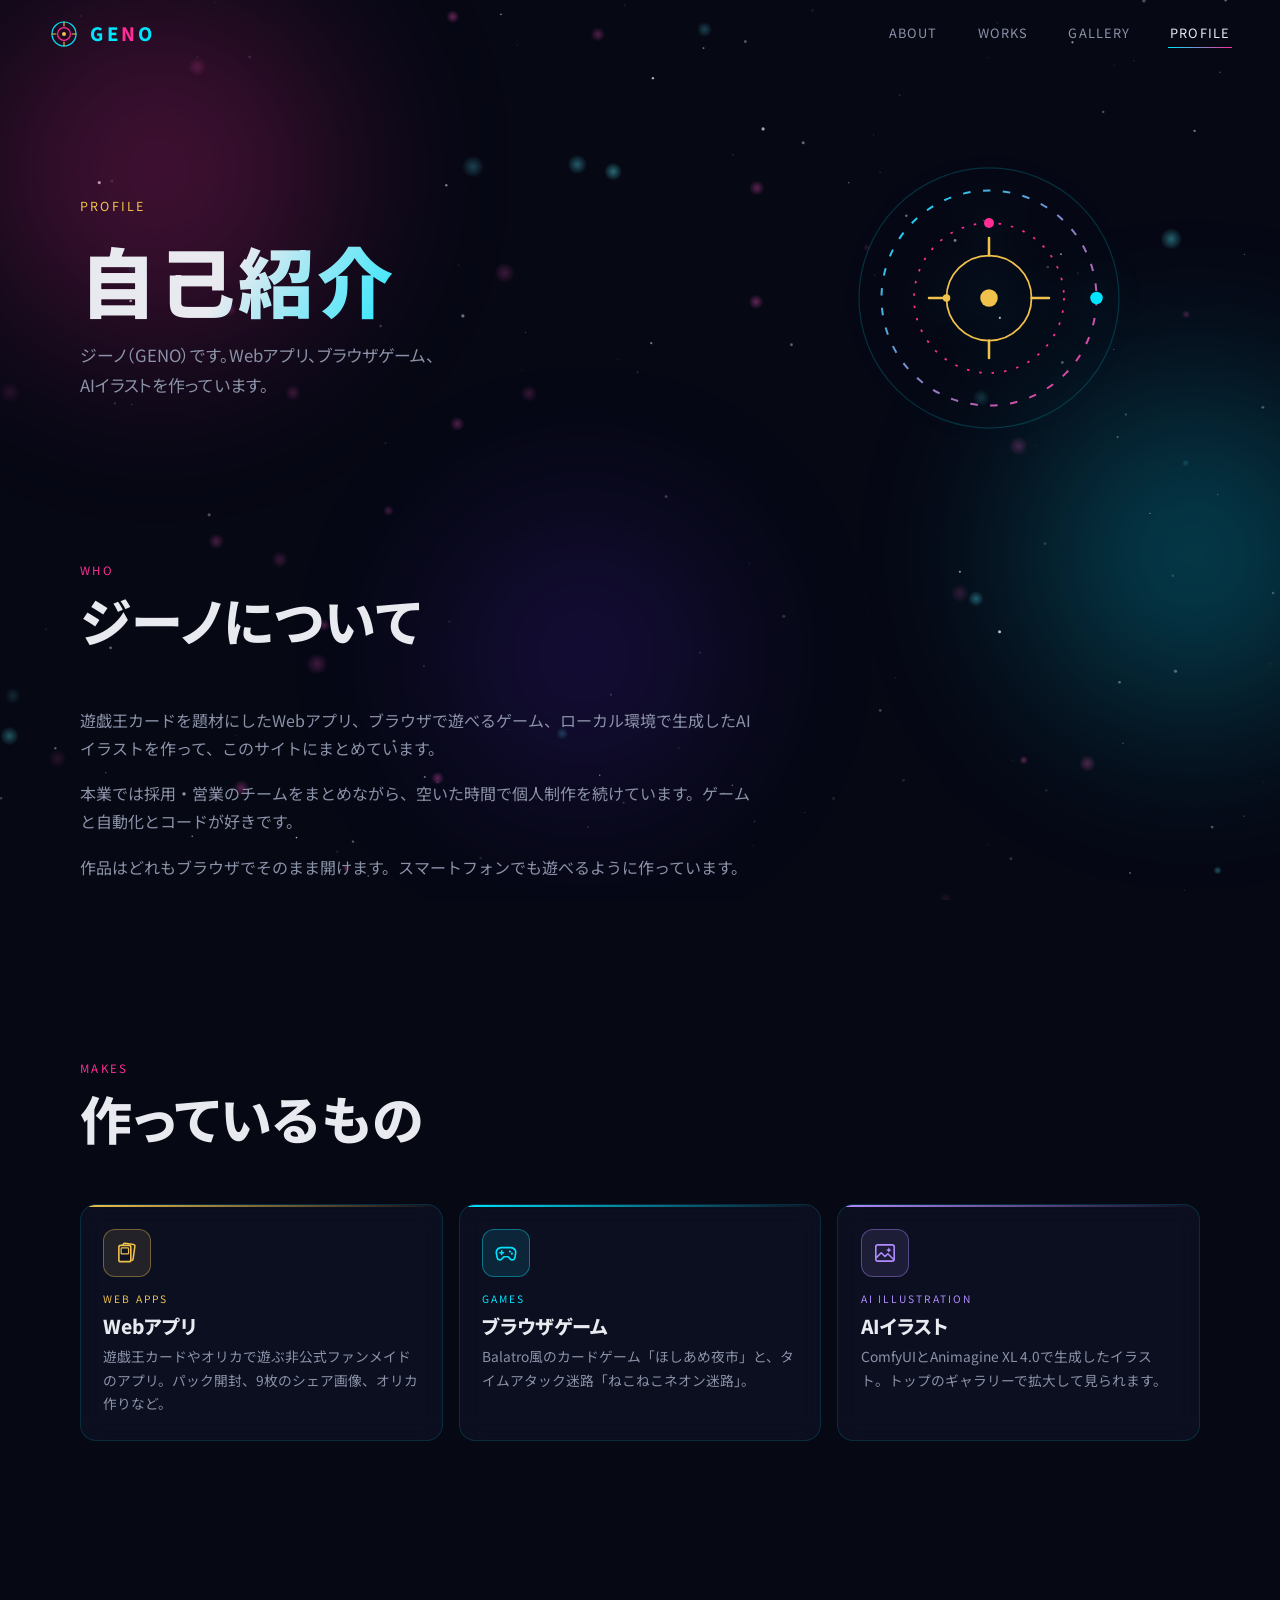
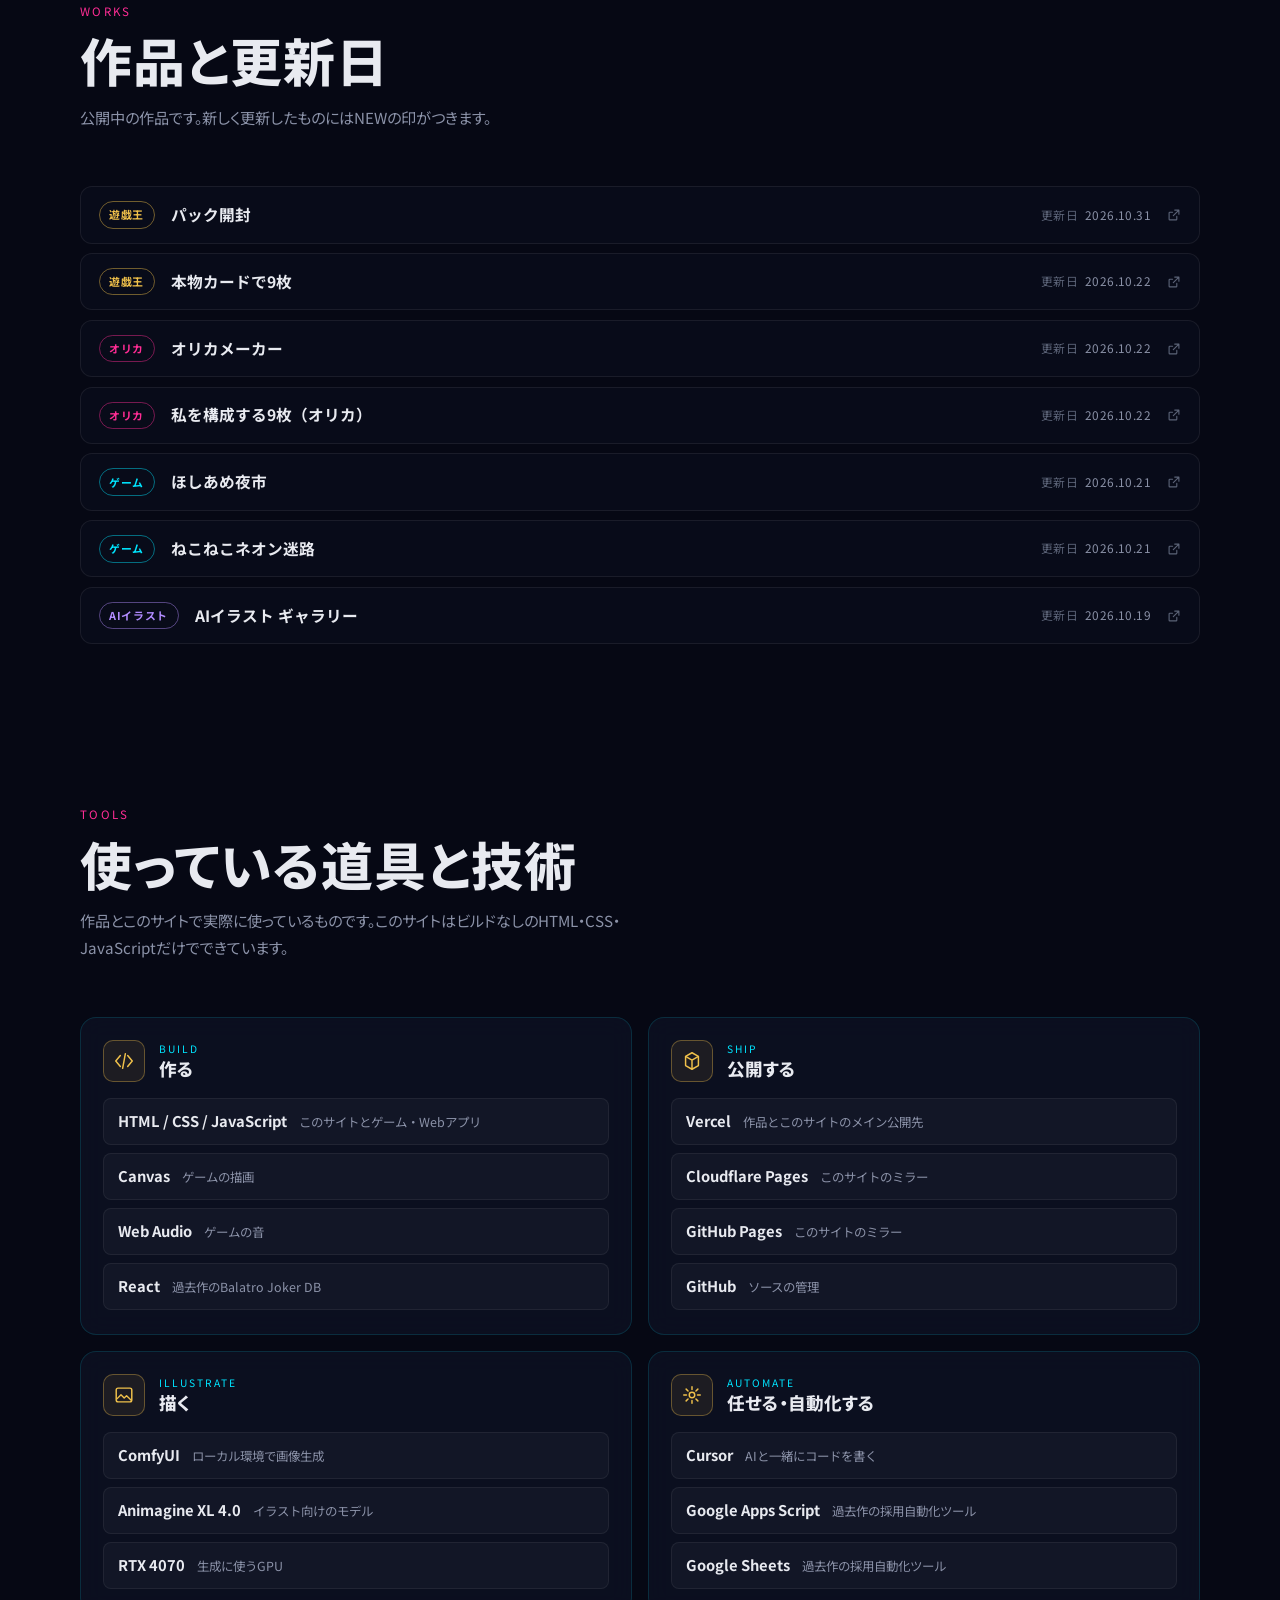
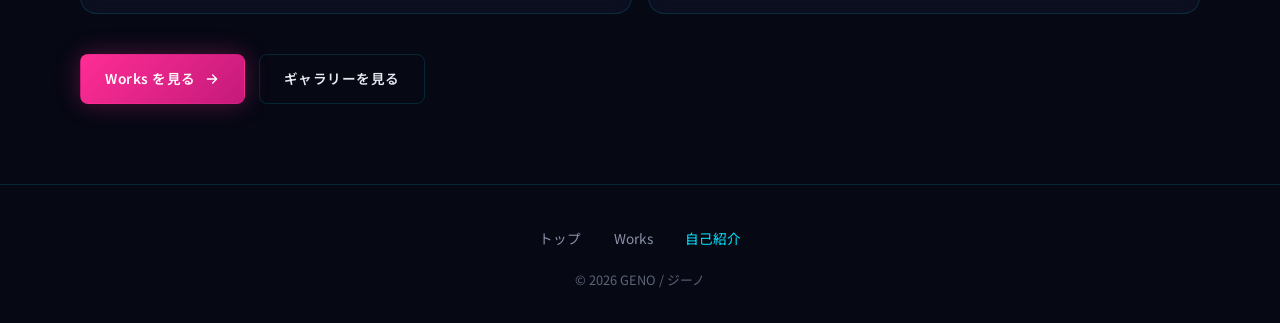
==== commit da0e7d26: "Cloudflare Pages へ移行: 正規URL・OG・サイトマップ・作品リンクを pages.dev に、パック開封を第1期〜第13期・2026-10-31 に更新" ====
--- a/about.html
+++ b/about.html
@@ -6,13 +6,13 @@
   <title>自己紹介 — GENO / ジーノ</title>
   <meta name="description" content="ジーノ（GENO）の自己紹介。遊戯王カードやオリカのWebアプリ、ブラウザゲーム、AIイラストを作っています。作品の一覧と更新日、使っている道具と技術をまとめました。">
   <meta name="theme-color" content="#060814">
-  <link rel="canonical" href="https://geno-portfolio-site.vercel.app/about.html">
+  <link rel="canonical" href="https://geno-portfolio.pages.dev/about.html">
   <meta property="og:site_name" content="GENO / ジーノ">
   <meta property="og:title" content="自己紹介 — GENO / ジーノ">
   <meta property="og:description" content="Webアプリ、ブラウザゲーム、AIイラストを作るジーノの自己紹介と、使っている道具・技術。">
   <meta property="og:type" content="profile">
-  <meta property="og:url" content="https://geno-portfolio-site.vercel.app/about.html">
-  <meta property="og:image" content="https://geno-portfolio-site.vercel.app/assets/og/og-about.png">
+  <meta property="og:url" content="https://geno-portfolio.pages.dev/about.html">
+  <meta property="og:image" content="https://geno-portfolio.pages.dev/assets/og/og-about.png">
   <meta property="og:image:width" content="1200">
   <meta property="og:image:height" content="630">
   <meta property="og:image:type" content="image/png">
@@ -21,7 +21,7 @@
   <meta name="twitter:card" content="summary_large_image">
   <meta name="twitter:title" content="自己紹介 — GENO / ジーノ">
   <meta name="twitter:description" content="Webアプリ、ブラウザゲーム、AIイラストを作るジーノの自己紹介と、使っている道具・技術。">
-  <meta name="twitter:image" content="https://geno-portfolio-site.vercel.app/assets/og/og-about.png">
+  <meta name="twitter:image" content="https://geno-portfolio.pages.dev/assets/og/og-about.png">
   <meta name="twitter:image:alt" content="GENO / ジーノ 自己紹介 — 夜空とネオンのタイトル画像">
   <link rel="icon" href="assets/favicon.svg" type="image/svg+xml">
   <link rel="icon" href="assets/favicon-32.png" sizes="32x32" type="image/png">
@@ -34,16 +34,16 @@
   {
     "@context": "https://schema.org",
     "@type": "ProfilePage",
-    "url": "https://geno-portfolio-site.vercel.app/about.html",
+    "url": "https://geno-portfolio.pages.dev/about.html",
     "name": "自己紹介 — GENO / ジーノ",
     "inLanguage": "ja",
-    "isPartOf": { "@id": "https://geno-portfolio-site.vercel.app/#website" },
+    "isPartOf": { "@id": "https://geno-portfolio.pages.dev/#website" },
     "mainEntity": {
       "@type": "Person",
-      "@id": "https://geno-portfolio-site.vercel.app/#person",
+      "@id": "https://geno-portfolio.pages.dev/#person",
       "name": "ジーノ",
       "alternateName": "GENO",
-      "url": "https://geno-portfolio-site.vercel.app/about.html",
+      "url": "https://geno-portfolio.pages.dev/about.html",
       "description": "Webアプリ、ブラウザゲーム、AIイラストを作っているクリエイター。",
       "knowsAbout": ["HTML", "CSS", "JavaScript", "Canvas", "Web Audio", "Vercel", "Cloudflare Pages", "ComfyUI"]
     }
@@ -175,7 +175,7 @@
         </header>
         <ul class="work-rows">
           <li class="work-row reveal" style="--delay:0.00s">
-            <a class="work-row-link" href="https://orica-pack.vercel.app/" target="_blank" rel="noopener">
+            <a class="work-row-link" href="https://orica-pack.pages.dev/" target="_blank" rel="noopener">
               <span class="work-row-cat" data-cat="ygo">遊戯王</span>
               <span class="work-row-title">パック開封</span>
               <span class="work-row-date" data-work-date="orica-pack"></span>
@@ -183,7 +183,7 @@
             </a>
           </li>
           <li class="work-row reveal" style="--delay:0.05s">
-            <a class="work-row-link" href="https://orica-real9.vercel.app/" target="_blank" rel="noopener">
+            <a class="work-row-link" href="https://orica-real9.pages.dev/" target="_blank" rel="noopener">
               <span class="work-row-cat" data-cat="ygo">遊戯王</span>
               <span class="work-row-title">本物カードで9枚</span>
               <span class="work-row-date" data-work-date="orica-real9"></span>
@@ -191,7 +191,7 @@
             </a>
           </li>
           <li class="work-row reveal" style="--delay:0.10s">
-            <a class="work-row-link" href="https://orica-maker.vercel.app/" target="_blank" rel="noopener">
+            <a class="work-row-link" href="https://orica-maker.pages.dev/" target="_blank" rel="noopener">
               <span class="work-row-cat" data-cat="orica">オリカ</span>
               <span class="work-row-title">オリカメーカー</span>
               <span class="work-row-date" data-work-date="orica-maker"></span>
@@ -199,7 +199,7 @@
             </a>
           </li>
           <li class="work-row reveal" style="--delay:0.15s">
-            <a class="work-row-link" href="https://orica-9.vercel.app/" target="_blank" rel="noopener">
+            <a class="work-row-link" href="https://orica-9.pages.dev/" target="_blank" rel="noopener">
               <span class="work-row-cat" data-cat="orica">オリカ</span>
               <span class="work-row-title">私を構成する9枚（オリカ）</span>
               <span class="work-row-date" data-work-date="orica-9"></span>
@@ -207,7 +207,7 @@
             </a>
           </li>
           <li class="work-row reveal" style="--delay:0.20s">
-            <a class="work-row-link" href="https://hoshiame-yoichi.vercel.app/" target="_blank" rel="noopener">
+            <a class="work-row-link" href="https://hoshiame-yoichi.pages.dev/" target="_blank" rel="noopener">
               <span class="work-row-cat" data-cat="game">ゲーム</span>
               <span class="work-row-title">ほしあめ夜市</span>
               <span class="work-row-date" data-work-date="hoshiame"></span>
@@ -215,7 +215,7 @@
             </a>
           </li>
           <li class="work-row reveal" style="--delay:0.25s">
-            <a class="work-row-link" href="https://maze-time-attack.vercel.app/" target="_blank" rel="noopener">
+            <a class="work-row-link" href="https://maze-time-attack.pages.dev/" target="_blank" rel="noopener">
               <span class="work-row-cat" data-cat="game">ゲーム</span>
               <span class="work-row-title">ねこねこネオン迷路</span>
               <span class="work-row-date" data-work-date="maze"></span>
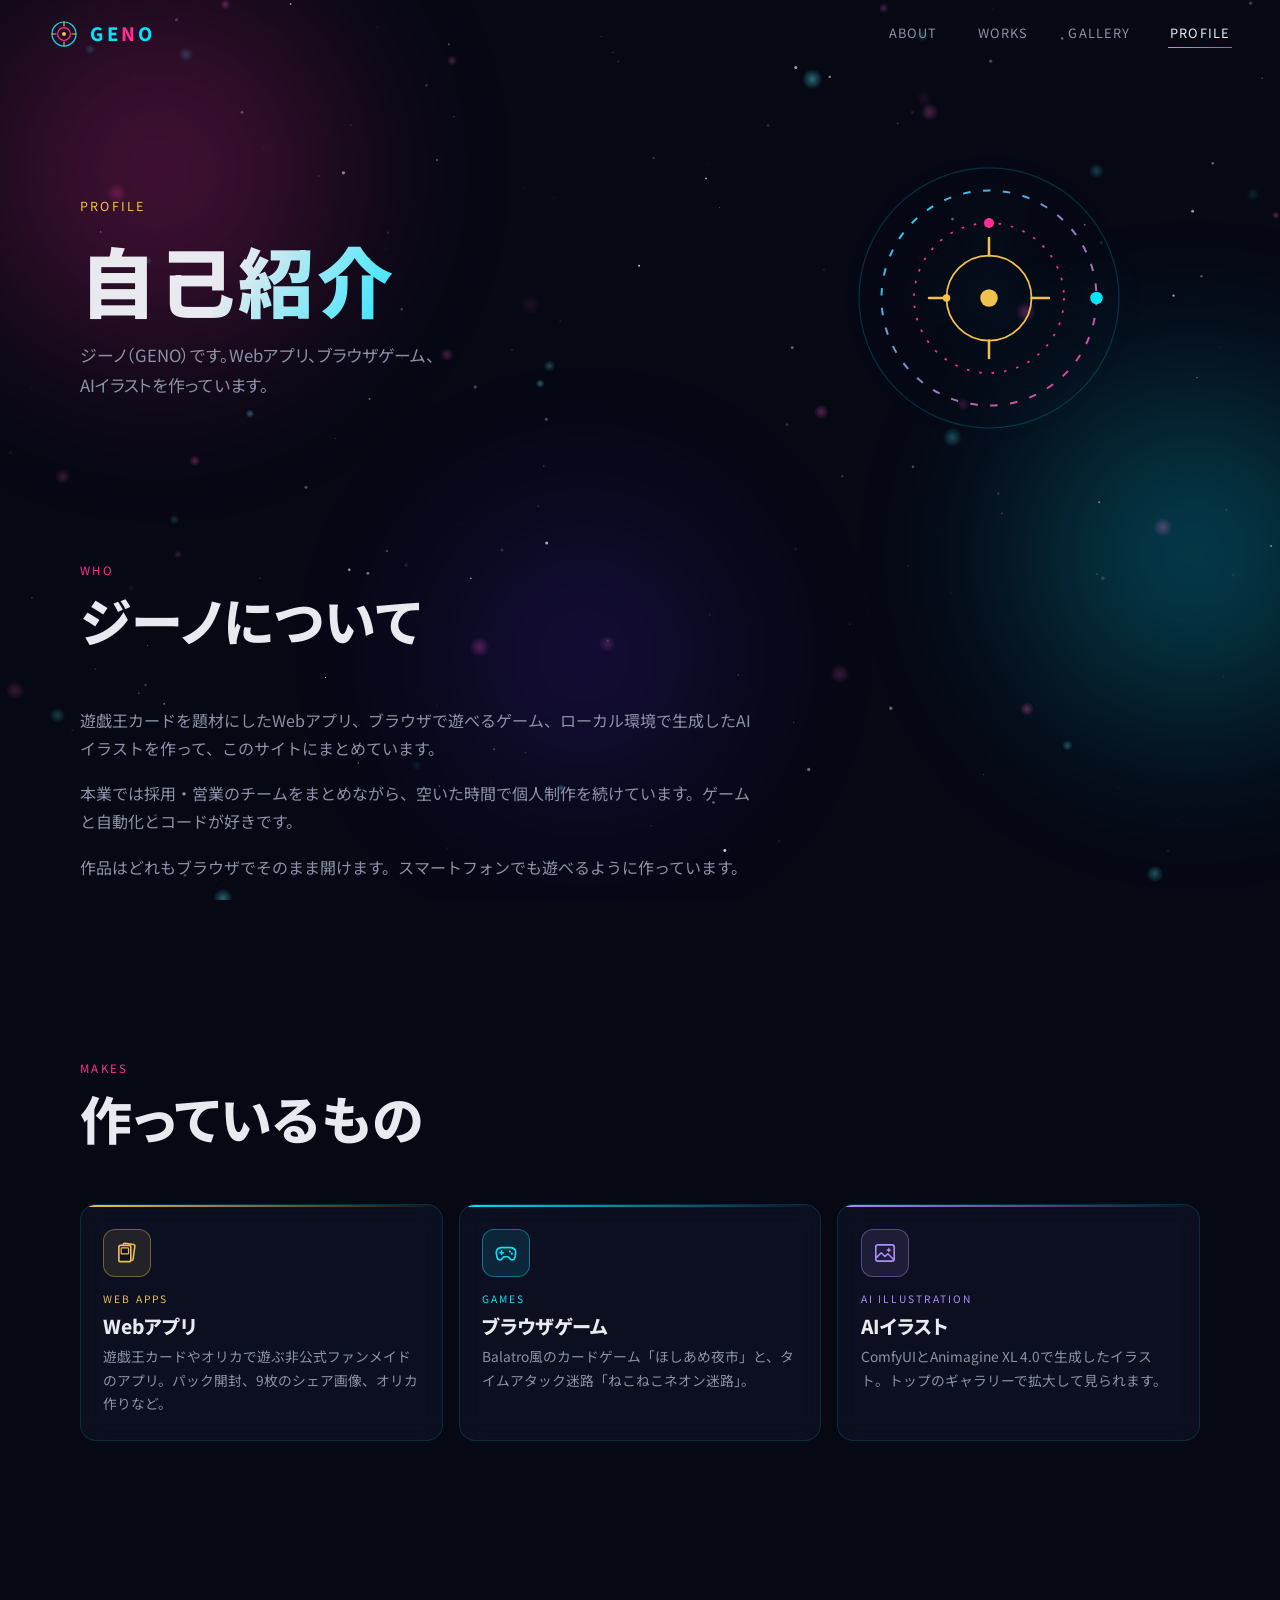
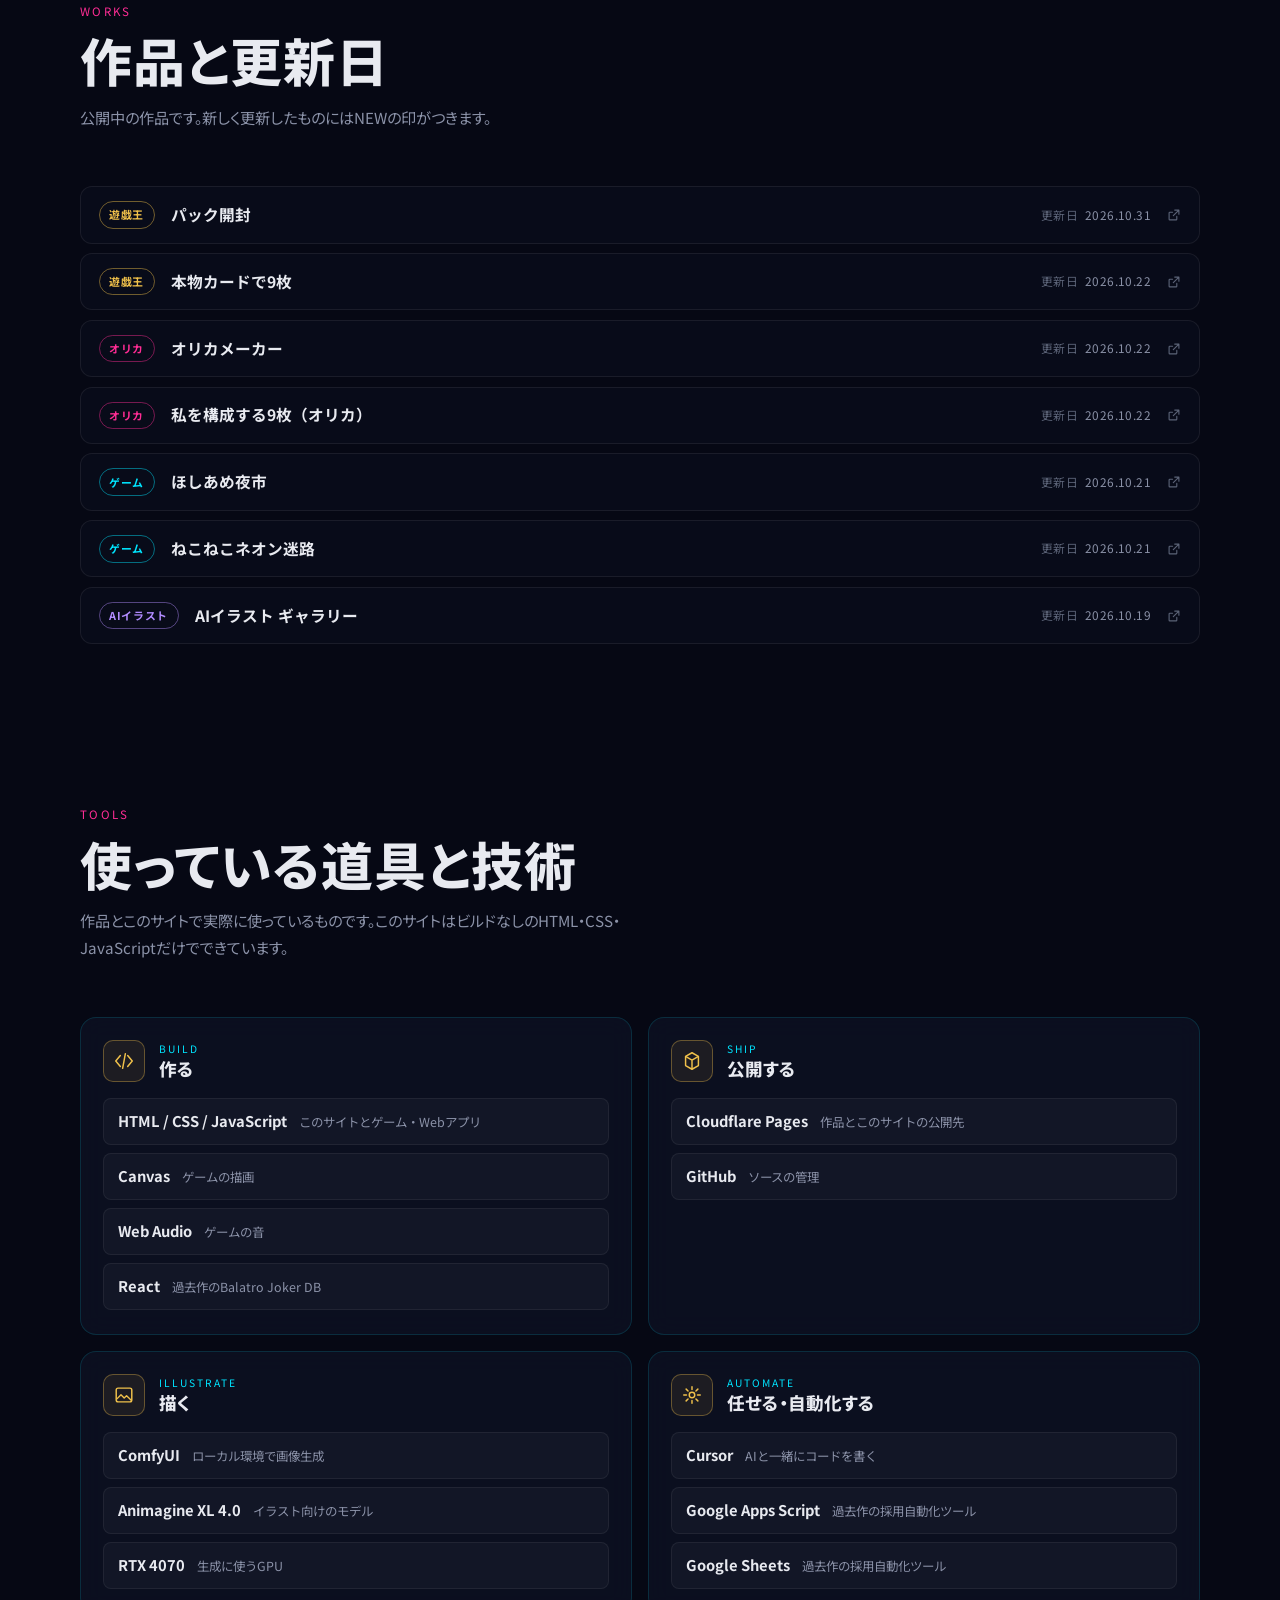
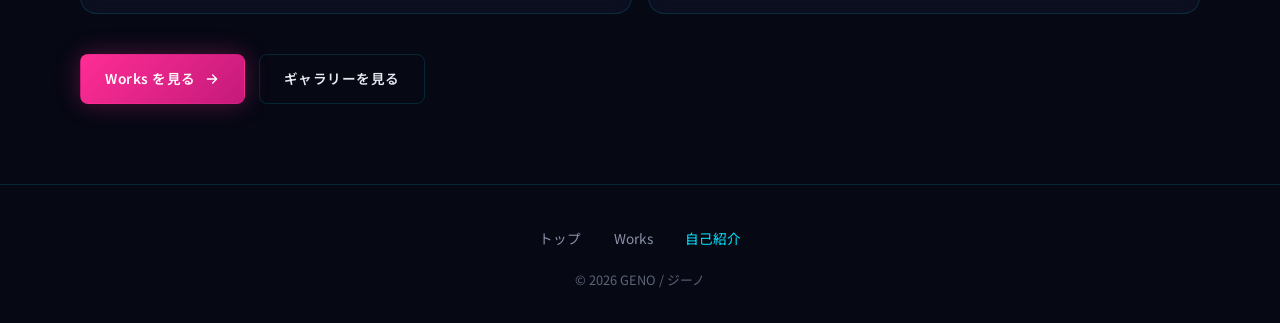
==== commit 5b5b047b: "自己紹介の道具欄と README を Cloudflare Pages に合わせる" ====
--- a/about.html
+++ b/about.html
@@ -266,9 +266,7 @@
               </div>
             </header>
             <ul class="tool-list">
-              <li class="tool-chip"><span class="tool-name">Vercel</span><span class="tool-note">作品とこのサイトのメイン公開先</span></li>
-              <li class="tool-chip"><span class="tool-name">Cloudflare Pages</span><span class="tool-note">このサイトのミラー</span></li>
-              <li class="tool-chip"><span class="tool-name">GitHub Pages</span><span class="tool-note">このサイトのミラー</span></li>
+              <li class="tool-chip"><span class="tool-name">Cloudflare Pages</span><span class="tool-note">作品とこのサイトの公開先</span></li>
               <li class="tool-chip"><span class="tool-name">GitHub</span><span class="tool-note">ソースの管理</span></li>
             </ul>
           </article>
